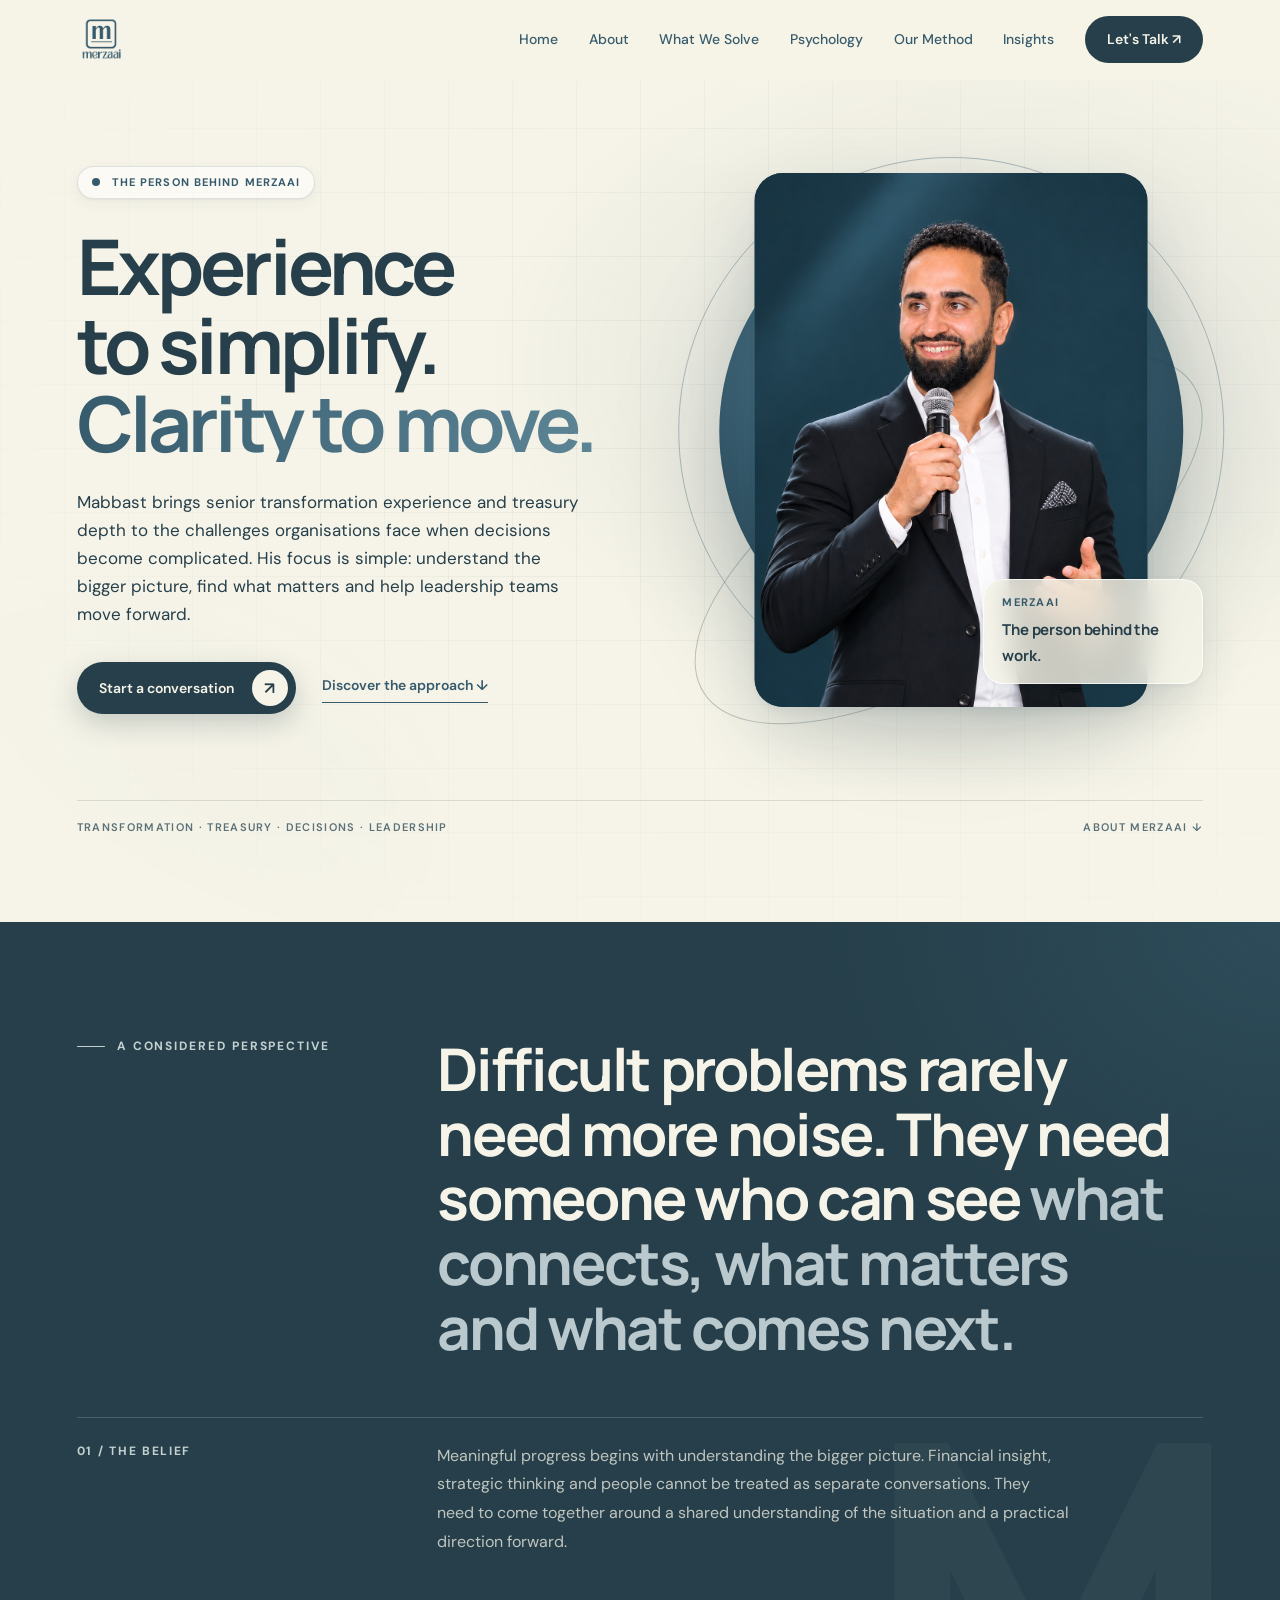
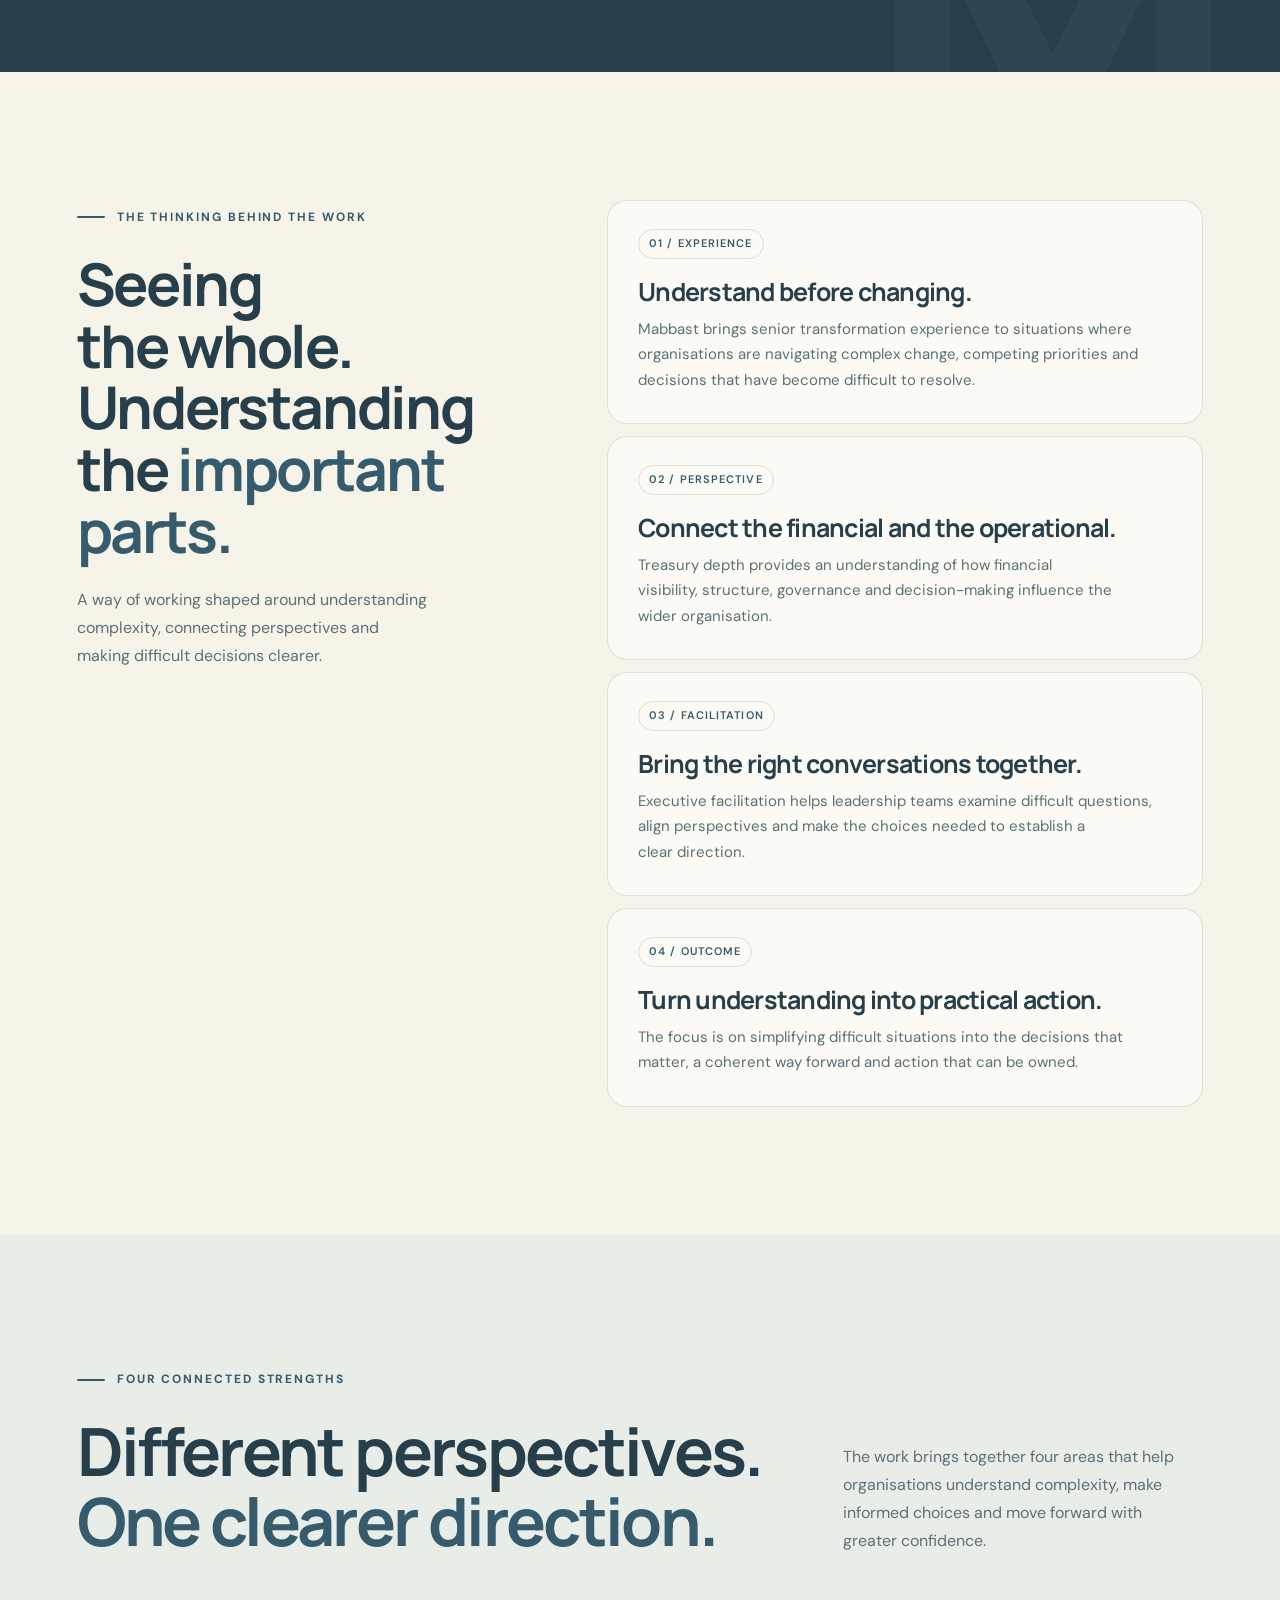
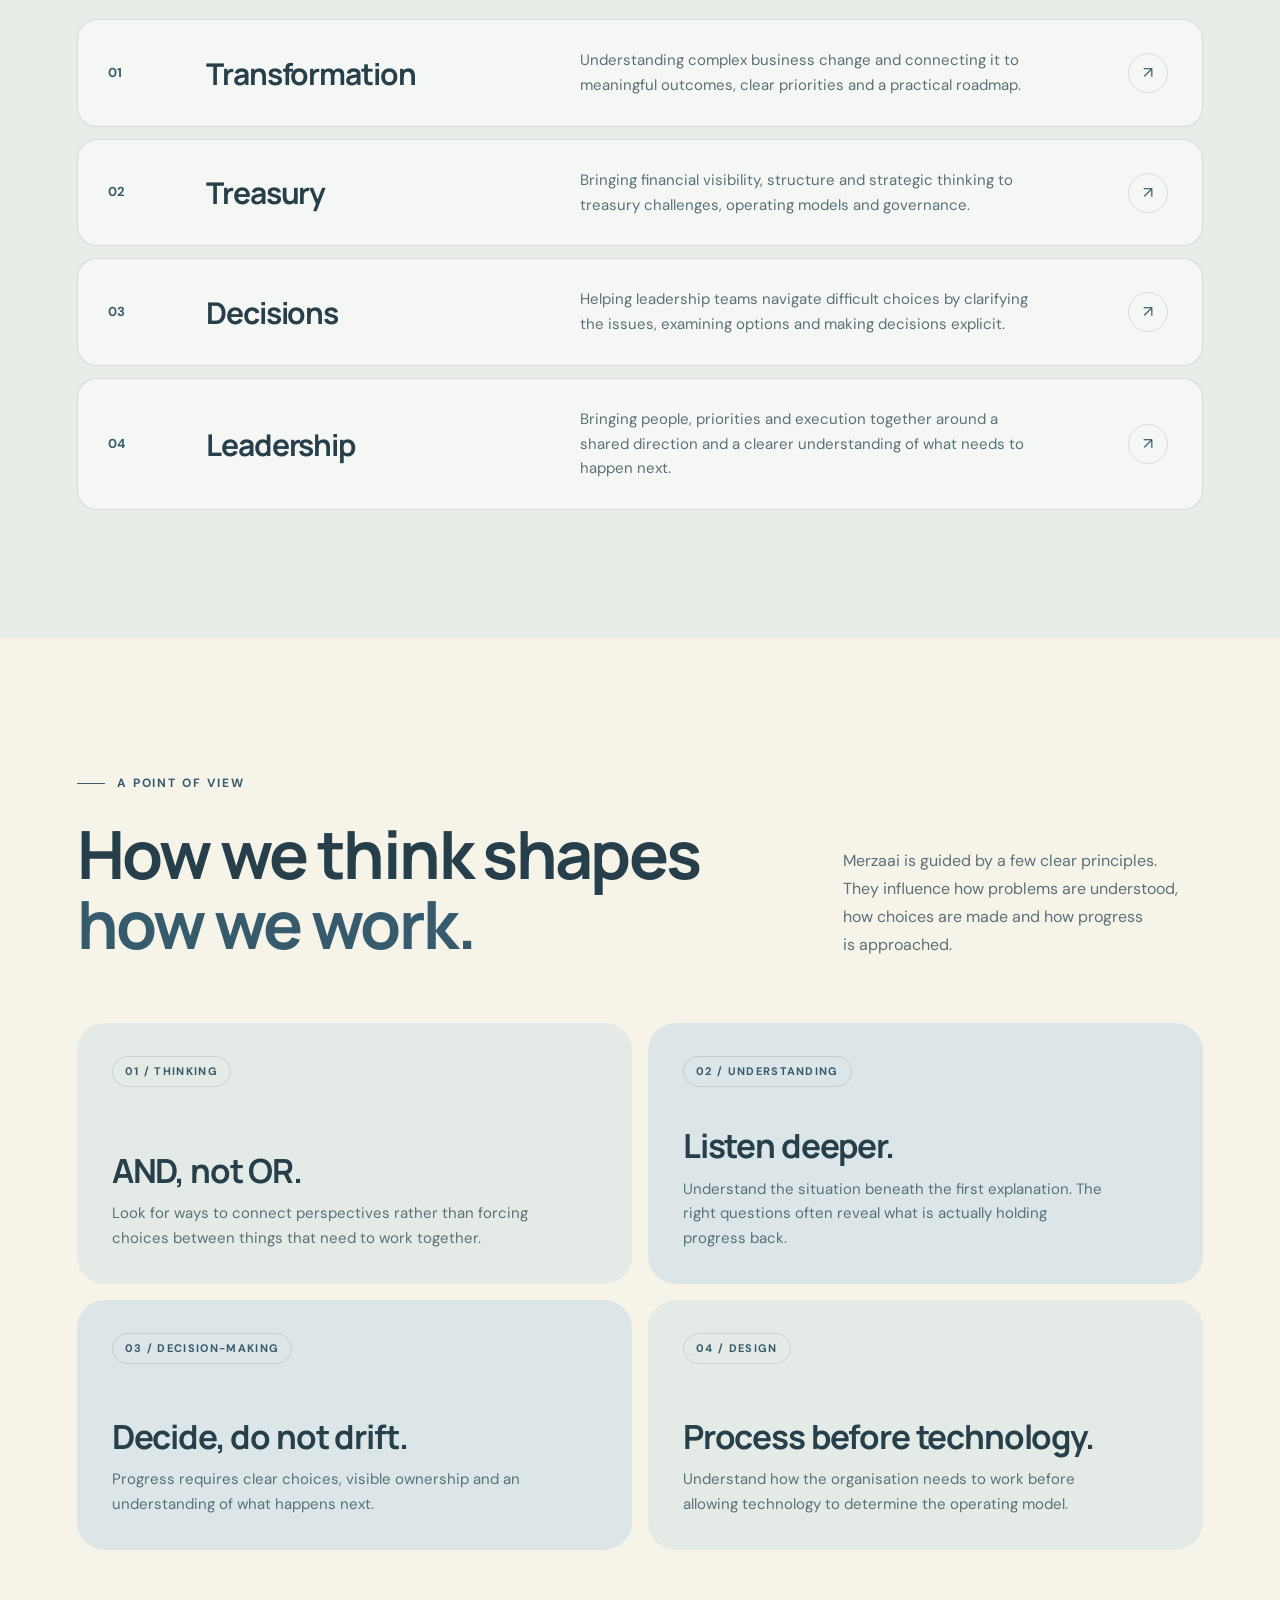
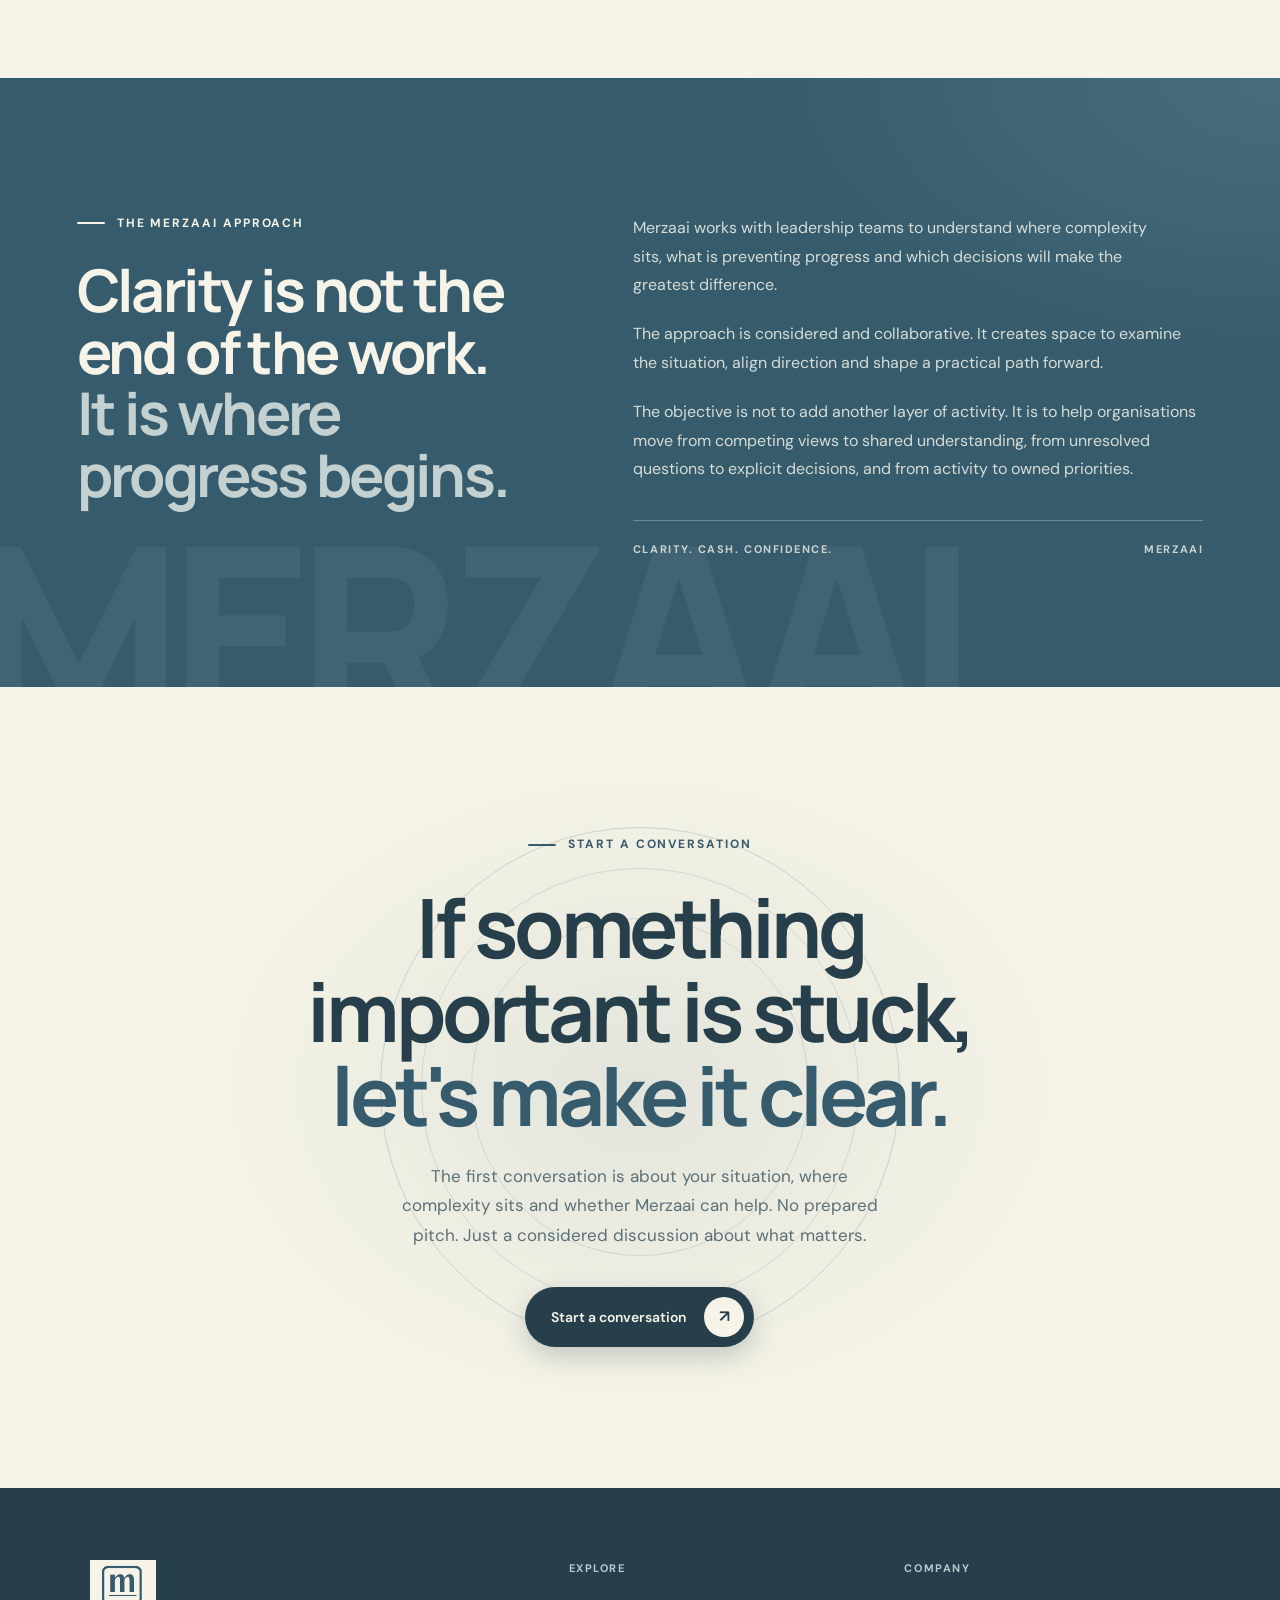
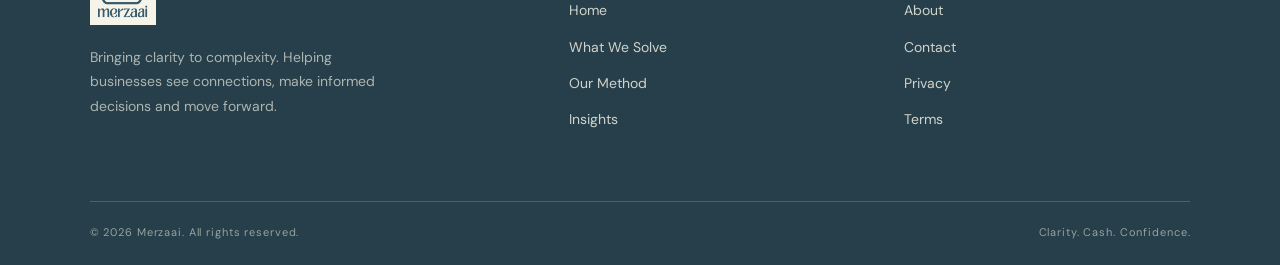
==== about.html @ 0c4315cc "Add files via upload" ====
<!DOCTYPE html>
<html lang="en">
<head>
<meta charset="UTF-8">
<meta name="viewport" content="width=device-width, initial-scale=1.0">
<meta name="description" content="Meet Mabbast, the person behind Merzaai. Senior transformation experience, treasury depth and a considered approach to simplifying complexity.">
<meta name="theme-color" content="#F6F4E8">
<title>About | Merzaai</title>

<link rel="preconnect" href="https://fonts.googleapis.com">
<link rel="preconnect" href="https://fonts.gstatic.com" crossorigin>
<link href="https://fonts.googleapis.com/css2?family=DM+Sans:wght@400;500;600;700&family=Manrope:wght@400;500;600;700;800&display=swap" rel="stylesheet">
<link rel="stylesheet" href="styles/about.css">

</head>

<body>

<div class="progress" id="progress"></div>

<header class="header" id="header">
  <a href="index.html" class="logo" aria-label="Merzaai home">
    <img src="logo2.png" alt="Merzaai">
  </a>

  <button class="menu-toggle" id="menuToggle" aria-label="Toggle navigation" aria-expanded="false">☰</button>

        <nav class="nav" id="mainNav">
    <a href="index.html">Home</a>
    <a href="about.html">About</a>
    <a href="what-we-solve.html">What We Solve</a>
    <a href="the-psychology-of-transformation.html">Psychology</a>
    <a href="the-merzaai-method.html">Our Method</a>
    <a href="insights.html">Insights</a>
    <a href="contact.html" class="nav-cta">Let's Talk ↗</a>
</nav>
</header>

<main>

  <!-- HERO -->

  <section class="hero">
    <div class="container">

      <div class="hero-grid">

        <div class="hero-copy reveal">
          <div class="eyebrow">The person behind Merzaai</div>

          <h1>
            Experience to simplify.
            <em>Clarity to move.</em>
          </h1>

          <p class="hero-description">
            Mabbast brings senior transformation experience and treasury
            depth to the challenges organisations face when decisions
            become complicated. His focus is simple: understand the bigger
            picture, find what matters and help leadership teams move forward.
          </p>

          <div class="hero-actions">
            <a href="contact.html" class="primary-button">
              Start a conversation <span>↗</span>
            </a>
            <a href="#approach" class="secondary-link">Discover the approach ↓</a>
          </div>
        </div>

        <div class="hero-visual reveal">
          <div class="portrait-disc" aria-hidden="true"></div>
          <div class="portrait-outline"></div>

          <div class="portrait-frame" id="portraitFrame">
            <div class="portrait-placeholder">
              <strong>M.</strong>
              <span>Portrait to be added</span>
            </div>

            <img
              src="mab3.png"
              alt="Portrait of Mabbast"
              onerror="this.remove();document.getElementById('portraitFrame').classList.add('no-photo');"
            >
          </div>

          <div class="portrait-caption">
            <small>Merzaai</small>
            <strong>The person behind the work.</strong>
          </div>
        </div>

      </div>

      <div class="hero-bottom">
        <span>Transformation · Treasury · Decisions · Leadership</span>
        <span>About Merzaai ↓</span>
      </div>

    </div>
  </section>

  <!-- INTRODUCTION -->

  <section class="introduction">
    <div class="container">

      <div class="intro-grid reveal">
        <div class="eyebrow">A considered perspective</div>

        <h2>
          Difficult problems rarely need more noise.
          They need someone who can see
          <em>what connects, what matters and what comes next.</em>
        </h2>
      </div>

      <div class="intro-bottom reveal">
        <div class="intro-number">01 / THE BELIEF</div>

        <p>
          Meaningful progress begins with understanding the bigger picture.
          Financial insight, strategic thinking and people cannot be treated
          as separate conversations. They need to come together around a
          shared understanding of the situation and a practical direction
          forward.
        </p>
      </div>

    </div>
  </section>

  <!-- FOUNDER STORY -->

  <section class="story section-padding">
    <div class="container">

      <div class="story-grid">

        <div class="story-heading reveal">
          <div class="eyebrow">The thinking behind the work</div>

          <h2>
            Seeing the whole.
            Understanding the
            <em>important parts.</em>
          </h2>

          <p>
            A way of working shaped around understanding complexity,
            connecting perspectives and making difficult decisions clearer.
          </p>
        </div>

        <div class="story-content">

          <article class="story-block reveal">
            <span>01 / EXPERIENCE</span>
            <h3>Understand before changing.</h3>
            <p>
              Mabbast brings senior transformation experience to situations
              where organisations are navigating complex change, competing
              priorities and decisions that have become difficult to resolve.
            </p>
          </article>

          <article class="story-block reveal">
            <span>02 / PERSPECTIVE</span>
            <h3>Connect the financial and the operational.</h3>
            <p>
              Treasury depth provides an understanding of how financial
              visibility, structure, governance and decision-making influence
              the wider organisation.
            </p>
          </article>

          <article class="story-block reveal">
            <span>03 / FACILITATION</span>
            <h3>Bring the right conversations together.</h3>
            <p>
              Executive facilitation helps leadership teams examine difficult
              questions, align perspectives and make the choices needed to
              establish a clear direction.
            </p>
          </article>

          <article class="story-block reveal">
            <span>04 / OUTCOME</span>
            <h3>Turn understanding into practical action.</h3>
            <p>
              The focus is on simplifying difficult situations into the
              decisions that matter, a coherent way forward and action
              that can be owned.
            </p>
          </article>

        </div>

      </div>

    </div>
  </section>

  <!-- FOUR CREDIBILITY THEMES -->

  <section class="expertise section-padding">
    <div class="container">

      <div class="expertise-header reveal">
        <div>
          <div class="eyebrow">Four connected strengths</div>
          <h2 class="section-heading">
            Different perspectives.
            <em>One clearer direction.</em>
          </h2>
        </div>

        <p class="section-intro">
          The work brings together four areas that help organisations
          understand complexity, make informed choices and move forward
          with greater confidence.
        </p>
      </div>

      <div class="expertise-list">

        <article class="expertise-item reveal">
          <span class="expertise-number">01</span>
          <h3>Transformation</h3>
          <p>
            Understanding complex business change and connecting it
            to meaningful outcomes, clear priorities and a practical roadmap.
          </p>
          <span class="expertise-arrow">↗</span>
        </article>

        <article class="expertise-item reveal">
          <span class="expertise-number">02</span>
          <h3>Treasury</h3>
          <p>
            Bringing financial visibility, structure and strategic thinking
            to treasury challenges, operating models and governance.
          </p>
          <span class="expertise-arrow">↗</span>
        </article>

        <article class="expertise-item reveal">
          <span class="expertise-number">03</span>
          <h3>Decisions</h3>
          <p>
            Helping leadership teams navigate difficult choices by
            clarifying the issues, examining options and making
            decisions explicit.
          </p>
          <span class="expertise-arrow">↗</span>
        </article>

        <article class="expertise-item reveal">
          <span class="expertise-number">04</span>
          <h3>Leadership</h3>
          <p>
            Bringing people, priorities and execution together
            around a shared direction and a clearer understanding
            of what needs to happen next.
          </p>
          <span class="expertise-arrow">↗</span>
        </article>

      </div>

    </div>
  </section>

  <!-- POINT OF VIEW -->

  <section class="point-of-view section-padding" id="approach">
    <div class="container">

      <div class="point-heading reveal">
        <div>
          <div class="eyebrow">A point of view</div>
          <h2 class="section-heading">
            How we think shapes
            <em>how we work.</em>
          </h2>
        </div>

        <p class="section-intro">
          Merzaai is guided by a few clear principles. They influence
          how problems are understood, how choices are made and how
          progress is approached.
        </p>
      </div>

      <div class="principles">

        <article class="principle reveal">
          <span class="principle-number">01 / THINKING</span>
          <div>
            <h3>AND, not OR.</h3>
            <p>
              Look for ways to connect perspectives rather than forcing
              choices between things that need to work together.
            </p>
          </div>
        </article>

        <article class="principle reveal">
          <span class="principle-number">02 / UNDERSTANDING</span>
          <div>
            <h3>Listen deeper.</h3>
            <p>
              Understand the situation beneath the first explanation.
              The right questions often reveal what is actually holding
              progress back.
            </p>
          </div>
        </article>

        <article class="principle reveal">
          <span class="principle-number">03 / DECISION-MAKING</span>
          <div>
            <h3>Decide, do not drift.</h3>
            <p>
              Progress requires clear choices, visible ownership and
              an understanding of what happens next.
            </p>
          </div>
        </article>

        <article class="principle reveal">
          <span class="principle-number">04 / DESIGN</span>
          <div>
            <h3>Process before technology.</h3>
            <p>
              Understand how the organisation needs to work before
              allowing technology to determine the operating model.
            </p>
          </div>
        </article>

      </div>

    </div>
  </section>

  <!-- WAY OF WORKING -->

  <section class="working section-padding">
    <div class="container">

      <div class="working-grid">

        <div class="reveal">
          <div class="eyebrow">The Merzaai approach</div>

          <h2>
            Clarity is not the end of the work.
            <em>It is where progress begins.</em>
          </h2>
        </div>

        <div class="working-copy reveal">
          <p>
            Merzaai works with leadership teams to understand where
            complexity sits, what is preventing progress and which
            decisions will make the greatest difference.
          </p>

          <p>
            The approach is considered and collaborative. It creates
            space to examine the situation, align direction and shape
            a practical path forward.
          </p>

          <p>
            The objective is not to add another layer of activity.
            It is to help organisations move from competing views
            to shared understanding, from unresolved questions to
            explicit decisions, and from activity to owned priorities.
          </p>

          <div class="working-note">
            <span>Clarity. Cash. Confidence.</span>
            <span>Merzaai</span>
          </div>
        </div>

      </div>

    </div>
  </section>

  <!-- FINAL CTA -->

  <section class="final-cta">
    <div class="cta-orbit"></div>
    <div class="container">

      <div class="cta-content reveal">
        <div class="eyebrow">Start a conversation</div>

        <h2>
          If something important is stuck,
          <em>let's make it clear.</em>
        </h2>

        <p>
          The first conversation is about your situation, where
          complexity sits and whether Merzaai can help. No prepared
          pitch. Just a considered discussion about what matters.
        </p>

        <a href="contact.html" class="cta-button">
          Start a conversation <span>↗</span>
        </a>
      </div>

    </div>
  </section>

</main>

<!-- FOOTER -->

<footer class="footer">
  <div class="footer-main">

    <div class="footer-brand">
      <a href="index.html" aria-label="Merzaai home">
        <img src="logo2.png" alt="Merzaai">
      </a>

      <p>
        Bringing clarity to complexity. Helping businesses see
        connections, make informed decisions and move forward.
      </p>
    </div>

    <div class="footer-column">
      <h4>Explore</h4>
      <a href="index.html">Home</a>
      <a href="what-we-solve.html">What We Solve</a>
      <a href="the-merzaai-method.html">Our Method</a>
      <a href="insights.html">Insights</a>
    </div>

    <div class="footer-column">
      <h4>Company</h4>
      <a href="about.html">About</a>
      <a href="contact.html">Contact</a>
      <a href="privacy-policy.html">Privacy</a>
      <a href="terms.html">Terms</a>
    </div>

  </div>

  <div class="footer-bottom">
    <span>© 2026 Merzaai. All rights reserved.</span>
    <span>Clarity. Cash. Confidence.</span>
  </div>
</footer>

<script>
/* HEADER STATE + SCROLL PROGRESS */

(() => {
  const header = document.getElementById("header");
  const bar = document.getElementById("progress");
  let ticking = false;

  const update = () => {
    const y = window.scrollY;
    header.classList.toggle("scrolled", y > 20);
    const max = document.documentElement.scrollHeight - window.innerHeight;
    bar.style.transform = `scaleX(${max > 0 ? Math.min(1, y / max) : 0})`;
    ticking = false;
  };

  window.addEventListener("scroll", () => {
    if (!ticking) { requestAnimationFrame(update); ticking = true; }
  }, { passive: true });
  update();
})();

/* MOBILE NAV */

const menuToggle = document.getElementById("menuToggle");
const mainNav = document.getElementById("mainNav");

menuToggle.addEventListener("click", () => {
  const isOpen = mainNav.classList.toggle("open");
  menuToggle.setAttribute("aria-expanded", String(isOpen));
  menuToggle.textContent = isOpen ? "×" : "☰";
});

mainNav.querySelectorAll("a").forEach(link => {
  link.addEventListener("click", () => {
    mainNav.classList.remove("open");
    menuToggle.setAttribute("aria-expanded", "false");
    menuToggle.textContent = "☰";
  });
});

/* SCROLL REVEAL */

const revealItems = document.querySelectorAll(".reveal");

revealItems.forEach(item => {
  const siblings = [...item.parentElement.children].filter(c => c.classList.contains("reveal"));
  item.style.setProperty("--d", `${Math.min(siblings.indexOf(item), 5) * 0.08}s`);
});

if (
  "IntersectionObserver" in window &&
  !window.matchMedia("(prefers-reduced-motion: reduce)").matches
) {
  const observer = new IntersectionObserver(entries => {
    entries.forEach(entry => {
      if (entry.isIntersecting) {
        entry.target.classList.add("in-view");
        observer.unobserve(entry.target);
      }
    });
  }, {
    threshold: 0.12,
    rootMargin: "0px 0px -35px 0px"
  });

  revealItems.forEach(item => observer.observe(item));
} else {
  revealItems.forEach(item => item.classList.add("in-view"));
}
</script>

</body>
</html>
---- styles/about.css ----
:root {
  --primary: #365B6D;
  --secondary: #F6F4E8;
  --third: #263F4A;
  --paper: #F6F4E8;
  --ink: #263F4A;
  --line: rgba(38,63,74,.14);
  --muted: #5B7077;
  --mist: #E9EDE8;
  --serif: "Manrope", sans-serif;
  --sans: "DM Sans", sans-serif;

  --radius-sm: 12px;
  --radius: 20px;
  --radius-lg: 28px;
  --ease: cubic-bezier(.22,.8,.24,1);
  --shadow-sm: 0 1px 2px rgba(38,63,74,.06), 0 4px 14px rgba(38,63,74,.05);
  --shadow-md: 0 2px 4px rgba(38,63,74,.05), 0 18px 44px rgba(38,63,74,.11);
  --shadow-lg: 0 4px 8px rgba(38,63,74,.06), 0 30px 70px rgba(38,63,74,.16);
}

* { box-sizing: border-box; margin: 0; padding: 0; }
html { scroll-behavior: smooth; scroll-padding-top: 90px; }

body {
  background: var(--paper);
  color: var(--ink);
  font-family: var(--sans);
  font-size: 16px;
  line-height: 1.6;
  overflow-x: hidden;
  -webkit-font-smoothing: antialiased;
  text-rendering: optimizeLegibility;
}

a { color: inherit; text-decoration: none; }
img { display: block; max-width: 100%; }
button { font: inherit; }
h1, h2, h3 { text-wrap: balance; }
p { text-wrap: pretty; }

::selection { background: var(--primary); color: var(--secondary); }
:focus-visible { outline: 2px solid var(--primary); outline-offset: 4px; border-radius: 6px; }

.container { width: min(1280px, 88%); margin-inline: auto; }

.progress {
  position: fixed; top: 0; left: 0;
  height: 3px; width: 100%;
  background: var(--primary);
  transform-origin: left; transform: scaleX(0);
  z-index: 200;
}

/* ---------- shared ---------- */

.eyebrow {
  display: inline-flex; align-items: center; gap: 12px;
  color: var(--primary);
  font-size: 12px; font-weight: 700;
  letter-spacing: .16em; text-transform: uppercase;
}
.eyebrow::before {
  content: ""; width: 28px; height: 1.5px;
  background: currentColor; border-radius: 2px;
}

.section-padding { padding-block: clamp(88px, 10vw, 150px); }

.section-heading {
  margin-top: 26px;
  font: 700 clamp(40px, 5.2vw, 70px)/1.05 var(--serif);
  letter-spacing: -.04em;
}
.section-heading em { color: var(--primary); font-style: normal; }

.section-intro { max-width: 360px; color: var(--muted); font-size: 16px; line-height: 1.75; }

.primary-button {
  display: inline-flex; align-items: center; gap: 18px;
  padding: 8px 8px 8px 22px;
  background: var(--third); color: var(--secondary);
  font-size: 14px; font-weight: 600;
  border-radius: 100px;
  box-shadow: 0 10px 26px rgba(38,63,74,.22);
  transition: transform .35s var(--ease), background .3s, box-shadow .35s var(--ease);
}
.primary-button span {
  width: 36px; height: 36px;
  display: grid; place-items: center;
  border-radius: 50%;
  background: var(--secondary); color: var(--third);
  font-size: 17px;
  transition: transform .35s var(--ease);
}
.primary-button:hover { transform: translateY(-3px); background: var(--primary); box-shadow: 0 16px 34px rgba(38,63,74,.28); }
.primary-button:hover span { transform: rotate(45deg); }

.light-button {
  display: inline-flex; align-items: center; gap: 16px;
  padding: 8px 8px 8px 24px;
  background: var(--secondary); color: var(--third);
  font-size: 14px; font-weight: 600;
  border-radius: 100px;
  box-shadow: 0 10px 26px rgba(0,0,0,.2);
  transition: transform .35s var(--ease), box-shadow .35s var(--ease), background .3s;
}
.light-button span {
  width: 38px; height: 38px;
  display: grid; place-items: center;
  border-radius: 50%;
  background: var(--third); color: var(--secondary);
  font-size: 16px;
  transition: transform .35s var(--ease);
}
.light-button:hover { transform: translateY(-3px); background: #fff; box-shadow: 0 16px 34px rgba(0,0,0,.26); }
.light-button:hover span { transform: rotate(45deg); }

/* ---------- header ---------- */

.header {
  position: fixed; top: 0; left: 0; right: 0;
  height: 80px;
  padding-inline: max(6%, calc((100vw - 1280px) / 2));
  display: flex; align-items: center; justify-content: space-between;
  background: rgba(246,244,232,.78);
  -webkit-backdrop-filter: saturate(160%) blur(16px);
  backdrop-filter: saturate(160%) blur(16px);
  border-bottom: 1px solid transparent;
  z-index: 100;
  transition: height .35s var(--ease), border-color .3s, box-shadow .3s, background .3s;
}
.header.scrolled {
  height: 68px;
  border-color: var(--line);
  background: rgba(246,244,232,.9);
  box-shadow: 0 8px 30px rgba(38,63,74,.06);
}

.logo img { width: 50px; max-height: 100px; object-fit: contain; object-position: left center; }

.nav { display: flex; align-items: center; gap: clamp(18px, 2.4vw, 34px); }

.nav a:not(.nav-cta) {
  position: relative;
  font-size: 14px; font-weight: 500;
  color: var(--primary);
  padding: 6px 0;
  transition: color .25s;
}
.nav a:not(.nav-cta)::after {
  content: ""; position: absolute; left: 0; bottom: 0;
  width: 100%; height: 1.5px;
  background: var(--third);
  transform: scaleX(0); transform-origin: right;
  transition: transform .35s var(--ease);
}
.nav a:not(.nav-cta):hover,
.nav a.active { color: var(--third); }
.nav a:not(.nav-cta):hover::after,
.nav a.active::after { transform: scaleX(1); transform-origin: left; }

.nav-cta {
  border-radius: 100px;
  padding: 12px 22px;
  background: var(--third);
  color: var(--secondary) !important;
  font-size: 14px; font-weight: 600;
  transition: background .3s, transform .3s var(--ease);
}
.nav-cta:hover { background: var(--primary); transform: translateY(-2px); }

.menu-toggle {
  display: none;
  width: 44px; height: 44px;
  background: none; border: 1px solid var(--line); border-radius: 50%;
  color: var(--third); font-size: 20px; cursor: pointer;
}

/* ---------- hero ---------- */

.hero {
  position: relative;
  padding: 150px 0 85px;
  overflow: hidden;
}
.hero::before {
  content: ""; position: absolute; inset: 0;
  background:
    radial-gradient(60% 55% at 80% 40%, rgba(54,91,109,.14), transparent 70%),
    radial-gradient(40% 40% at 8% 90%, rgba(54,91,109,.08), transparent 70%),
    linear-gradient(rgba(38,63,74,.045) 1px, transparent 1px) 0 0 / 64px 64px,
    linear-gradient(90deg, rgba(38,63,74,.045) 1px, transparent 1px) 0 0 / 64px 64px;
  -webkit-mask-image: radial-gradient(ellipse 85% 80% at 60% 45%, #000 30%, transparent 85%);
  mask-image: radial-gradient(ellipse 85% 80% at 60% 45%, #000 30%, transparent 85%);
  pointer-events: none;
}
.hero .container { position: relative; z-index: 2; }

.hero-grid { display: grid; grid-template-columns: 1.04fr .96fr; align-items: center; gap: clamp(40px, 6vw, 90px); }

.hero-copy .eyebrow {
  padding: 7px 14px;
  background: rgba(255,255,255,.55);
  border: 1px solid var(--line);
  border-radius: 100px;
  font-size: 11px; letter-spacing: .1em;
  box-shadow: var(--shadow-sm);
}
.hero-copy .eyebrow::before { width: 8px; height: 8px; border-radius: 50%; animation: pulse 2.4s infinite; box-shadow: 0 0 0 0 rgba(54,91,109,.5); }
@keyframes pulse {
  70% { box-shadow: 0 0 0 9px rgba(54,91,109,0); }
  100% { box-shadow: 0 0 0 0 rgba(54,91,109,0); }
}

.hero h1 {
  max-width: 700px;
  margin-top: 28px;
  font: 700 clamp(44px, 6vw, 84px)/1.02 var(--serif);
  letter-spacing: -.05em;
}
.hero h1 em {
  display: block;
  background: linear-gradient(100deg, var(--primary), #5E8798);
  -webkit-background-clip: text; background-clip: text;
  -webkit-text-fill-color: transparent;
  color: var(--primary);
  font-style: normal;
}

.hero-description { max-width: 520px; margin-top: 26px; font-size: 17px; line-height: 1.65; }

.hero-actions { display: flex; align-items: center; gap: 26px; flex-wrap: wrap; margin-top: 34px; }
.secondary-link {
  padding-bottom: 5px;
  border-bottom: 1.5px solid var(--primary);
  color: var(--primary);
  font-size: 14px; font-weight: 600;
  transition: color .25s, border-color .25s;
}
.secondary-link:hover { color: var(--third); border-color: var(--third); }

/* portrait */

.hero-visual { position: relative; height: 580px; }

.portrait-disc {
  position: absolute; z-index: 0;
  width: 92%; aspect-ratio: 1;
  left: 50%; top: 50%;
  transform: translate(-50%, -52%);
  border-radius: 50%;
  background: radial-gradient(circle at 30% 25%, #4A7487 0%, var(--primary) 45%, #2C4B5A 100%);
  box-shadow: 0 50px 110px rgba(38,63,74,.25), inset 0 -30px 60px rgba(0,0,0,.12);
}
.portrait-disc::before, .portrait-disc::after {
  content: ""; position: absolute; border-radius: 50%;
}
.portrait-disc::before { inset: 8%; border: 1px solid rgba(246,244,232,.3); }
.portrait-disc::after { inset: -9%; border: 1px solid rgba(54,91,109,.35); }

.portrait-frame {
  position: absolute; z-index: 2;
  left: 50%; top: 4%; bottom: 4%;
  width: min(78%, 400px);
  transform: translateX(-50%);
  overflow: hidden;
  border-radius: var(--radius-lg);
  background: var(--primary);
  box-shadow: var(--shadow-lg);
}
.portrait-frame img { width: 100%; height: 100%; object-fit: cover; object-position: center top; }

.portrait-frame.no-photo { display: grid; place-items: center; background: var(--third); }
.portrait-placeholder { text-align: center; color: var(--secondary); }
.portrait-placeholder strong { display: block; font: 800 100px/1 var(--serif); letter-spacing: -.07em; }
.portrait-placeholder span {
  display: block; margin-top: 15px;
  color: #C3D1D0;
  font-size: 11px; font-weight: 700; letter-spacing: .16em; text-transform: uppercase;
}
.portrait-frame:not(.no-photo) .portrait-placeholder { display: none; }

.portrait-outline {
  position: absolute; z-index: 1;
  width: 115%; height: 42%;
  top: 46%; left: -8%;
  border: 1px solid rgba(38,63,74,.28);
  border-radius: 50%;
  transform: rotate(-32deg);
  pointer-events: none;
}

.portrait-caption {
  position: absolute; z-index: 5;
  right: 0; bottom: 8%;
  max-width: 220px;
  padding: 14px 18px;
  background: rgba(246,244,232,.82);
  -webkit-backdrop-filter: blur(14px); backdrop-filter: blur(14px);
  border: 1px solid rgba(255,255,255,.7);
  border-radius: var(--radius);
  box-shadow: var(--shadow-md);
  animation: float 6s ease-in-out infinite;
}
@keyframes float { 50% { transform: translateY(-9px); } }
.portrait-caption small {
  display: block; margin-bottom: 6px;
  color: var(--primary);
  font-size: 11px; font-weight: 700; letter-spacing: .12em; text-transform: uppercase;
}
.portrait-caption strong { font: 700 15px var(--serif); letter-spacing: -.01em; }

.hero-bottom {
  display: flex; justify-content: space-between; align-items: center; gap: 20px;
  margin-top: 70px; padding-top: 18px;
  border-top: 1px solid var(--line);
  color: var(--muted);
  font-size: 11px; font-weight: 600; letter-spacing: .12em; text-transform: uppercase;
}

/* ---------- introduction (dark) ---------- */

.introduction {
  position: relative; overflow: hidden;
  background: radial-gradient(60% 80% at 100% 0%, rgba(54,91,109,.45), transparent 60%), var(--third);
  color: var(--secondary);
  padding-block: clamp(88px, 9vw, 130px);
}
.introduction::after {
  content: "M";
  position: absolute; right: 3%; bottom: -140px;
  font: 800 440px/1 var(--serif);
  color: rgba(246,244,232,.035);
  pointer-events: none;
}
.introduction .eyebrow { color: #C3D1D0; }

.intro-grid, .intro-bottom {
  display: grid; grid-template-columns: .55fr 1.45fr; gap: 70px;
  position: relative; z-index: 2;
}
.intro-grid { align-items: start; }

.introduction h2 { max-width: 980px; font: 700 clamp(34px, 4.6vw, 62px)/1.1 var(--serif); letter-spacing: -.04em; }
.introduction h2 em { color: #B9C9CD; font-style: normal; }

.intro-bottom { margin-top: 56px; padding-top: 24px; border-top: 1px solid rgba(246,244,232,.18); }
.intro-number { color: #C3D1D0; font-size: 12px; font-weight: 700; letter-spacing: .14em; }
.intro-bottom p { max-width: 660px; color: rgba(246,244,232,.74); font-size: 16px; line-height: 1.8; }

/* ---------- story ---------- */

.story { background: var(--paper); }
.story-grid { display: grid; grid-template-columns: .85fr 1.15fr; gap: clamp(50px, 7vw, 100px); align-items: start; }

.story-heading { position: sticky; top: 120px; }
.story-heading h2 { margin-top: 26px; font: 700 clamp(38px, 4.6vw, 62px)/1.05 var(--serif); letter-spacing: -.04em; }
.story-heading h2 em { color: var(--primary); font-style: normal; }
.story-heading p { max-width: 350px; margin-top: 24px; color: var(--muted); font-size: 16px; line-height: 1.75; }

.story-content { display: grid; gap: 12px; }

.story-block {
  padding: 28px 30px 30px;
  background: rgba(255,255,255,.5);
  border: 1px solid var(--line);
  border-radius: var(--radius);
  transition: background .35s, transform .4s var(--ease), box-shadow .4s var(--ease), border-color .3s;
}
.story-block:hover { background: #fff; transform: translateX(8px); box-shadow: var(--shadow-md); border-color: transparent; }
.story-block > span {
  display: inline-block;
  padding: 5px 10px;
  border: 1px solid var(--line); border-radius: 100px;
  color: var(--primary);
  font-size: 11px; font-weight: 600; letter-spacing: .1em;
}
.story-block h3 { margin-top: 18px; font: 700 clamp(21px, 2vw, 25px)/1.2 var(--serif); letter-spacing: -.03em; }
.story-block p { max-width: 580px; margin-top: 10px; color: var(--muted); font-size: 15px; line-height: 1.7; }

/* ---------- expertise ---------- */

.expertise { background: var(--mist); }

.expertise-header { display: flex; justify-content: space-between; align-items: flex-end; gap: 50px; margin-bottom: 64px; }
.expertise-header .section-heading { max-width: 700px; }

.expertise-list { display: grid; gap: 12px; }

.expertise-item {
  display: grid; grid-template-columns: 70px .8fr 1.2fr 44px;
  align-items: center; gap: 28px;
  padding: 28px 30px;
  background: rgba(255,255,255,.55);
  border: 1px solid var(--line);
  border-radius: var(--radius);
  transition: background .35s, transform .4s var(--ease), box-shadow .4s var(--ease), border-color .3s;
}
.expertise-item:hover { background: #fff; transform: translateX(8px); box-shadow: var(--shadow-md); border-color: transparent; }

.expertise-number { color: var(--primary); font-size: 13px; font-weight: 700; }
.expertise-item h3 { font: 700 clamp(22px, 2.4vw, 30px) var(--serif); letter-spacing: -.035em; }
.expertise-item p { max-width: 460px; color: var(--muted); font-size: 15px; line-height: 1.65; }
.expertise-arrow {
  width: 40px; height: 40px;
  display: grid; place-items: center;
  border: 1px solid var(--line); border-radius: 50%;
  color: var(--primary); font-size: 16px;
  transition: transform .35s var(--ease), background .3s, color .3s, border-color .3s;
}
.expertise-item:hover .expertise-arrow { transform: rotate(45deg); background: var(--third); color: var(--secondary); border-color: var(--third); }

/* ---------- point of view ---------- */

.point-of-view { background: var(--paper); }

.point-heading { display: flex; justify-content: space-between; align-items: flex-end; gap: 40px; margin-bottom: 64px; }
.point-heading .section-heading { max-width: 720px; }

.principles { display: grid; grid-template-columns: 1fr 1fr; gap: 16px; }

.principle {
  min-height: 250px;
  padding: 32px 34px;
  display: flex; flex-direction: column; justify-content: space-between;
  background: #E4EAE5;
  border: 1px solid transparent;
  border-radius: var(--radius-lg);
  position: relative; overflow: hidden;
  transition: transform .45s var(--ease), box-shadow .45s var(--ease), background .3s;
}
.principle:nth-child(2) { background: #DCE5E7; }
.principle:nth-child(3) { background: #DCE5E7; }
.principle:hover { transform: translateY(-6px); box-shadow: var(--shadow-md); background: #fff; }

.principle-number {
  align-self: flex-start;
  padding: 6px 12px;
  border: 1px solid var(--line); border-radius: 100px;
  color: var(--primary);
  font-size: 11px; font-weight: 700; letter-spacing: .12em;
}
.principle h3 { margin-top: 40px; font: 700 clamp(24px, 2.6vw, 34px)/1.12 var(--serif); letter-spacing: -.035em; }
.principle p { max-width: 430px; margin-top: 12px; color: var(--muted); font-size: 15px; line-height: 1.65; }

/* ---------- working ---------- */

.working {
  position: relative; overflow: hidden;
  background: radial-gradient(70% 80% at 100% 0%, rgba(94,135,152,.4), transparent 60%), var(--primary);
  color: var(--secondary);
}
.working::before {
  content: "MERZAAI";
  position: absolute; left: -2%; bottom: -40px;
  font: 800 clamp(100px, 19vw, 270px)/.8 var(--serif);
  letter-spacing: -.06em;
  color: rgba(246,244,232,.055);
  pointer-events: none;
}
.working-grid { position: relative; z-index: 2; display: grid; grid-template-columns: .9fr 1.1fr; gap: clamp(50px, 7vw, 90px); align-items: start; }
.working .eyebrow { color: var(--secondary); }
.working h2 { margin-top: 26px; font: 700 clamp(38px, 4.6vw, 64px)/1.05 var(--serif); letter-spacing: -.045em; }
.working h2 em { display: block; color: #C3D1D0; font-style: normal; }

.working-copy { padding-top: 8px; }
.working-copy p { margin-bottom: 20px; color: rgba(246,244,232,.84); font-size: 16px; line-height: 1.8; }

.working-note {
  display: flex; justify-content: space-between; gap: 25px;
  margin-top: 36px; padding-top: 20px;
  border-top: 1px solid rgba(246,244,232,.3);
  color: rgba(246,244,232,.78);
  font-size: 11px; font-weight: 700; letter-spacing: .14em; text-transform: uppercase;
}

/* ---------- CTA ---------- */

.final-cta {
  position: relative; overflow: hidden;
  padding: clamp(100px, 11vw, 150px) 0;
  text-align: center;
  background: radial-gradient(50% 60% at 50% 50%, rgba(54,91,109,.1), transparent 70%), var(--paper);
}
.cta-orbit {
  position: absolute; width: 520px; height: 520px;
  border: 1px solid rgba(54,91,109,.2); border-radius: 50%;
  top: 50%; left: 50%; transform: translate(-50%,-50%);
  animation: spin 60s linear infinite;
  pointer-events: none;
}
.cta-orbit::before, .cta-orbit::after {
  content: ""; position: absolute; inset: 40px;
  border: 1px solid rgba(54,91,109,.15); border-radius: 50%;
}
.cta-orbit::after { inset: 90px; }
@keyframes spin { to { transform: translate(-50%,-50%) rotate(360deg); } }

.cta-content { position: relative; z-index: 2; }
.final-cta .eyebrow { justify-content: center; }
.final-cta h2 { max-width: 950px; margin: 30px auto 24px; font: 700 clamp(44px, 6.4vw, 88px)/1.03 var(--serif); letter-spacing: -.05em; }
.final-cta h2 em { display: block; color: var(--primary); font-style: normal; }
.final-cta p { max-width: 500px; margin: 0 auto 36px; color: var(--muted); font-size: 17px; line-height: 1.75; }
.final-cta .cta-button {
  display: inline-flex; align-items: center; gap: 18px;
  padding: 10px 10px 10px 26px;
  background: var(--third); color: var(--secondary);
  font-size: 14px; font-weight: 600;
  border-radius: 100px;
  box-shadow: 0 10px 26px rgba(38,63,74,.22);
  transition: transform .35s var(--ease), background .3s, box-shadow .35s var(--ease);
}
.final-cta .cta-button span {
  width: 40px; height: 40px;
  display: grid; place-items: center;
  border-radius: 50%;
  background: var(--secondary); color: var(--third);
  font-size: 17px;
  transition: transform .35s var(--ease);
}
.final-cta .cta-button:hover { transform: translateY(-3px); background: var(--primary); box-shadow: 0 16px 34px rgba(38,63,74,.28); }
.final-cta .cta-button:hover span { transform: rotate(45deg); }

/* ---------- footer ---------- */

.footer { background: var(--third); color: var(--secondary); padding: 72px max(7%, calc((100vw - 1280px) / 2)) 24px; }
.footer-main { display: grid; grid-template-columns: 1.5fr 1fr 1fr; gap: 50px; padding-bottom: 70px; }
.footer-brand img { display: block; width: 100px; height: auto; max-height: 65px; object-fit: contain; object-position: left center; }
.footer-brand p { max-width: 300px; margin-top: 20px; color: rgba(246,244,232,.65); font-size: 14px; line-height: 1.75; }

.footer-column { display: flex; flex-direction: column; align-items: flex-start; gap: 14px; }
.footer-column h4 { margin-bottom: 8px; color: #B9C9CD; font-size: 11px; font-weight: 700; letter-spacing: .14em; text-transform: uppercase; }
.footer-column a { color: rgba(246,244,232,.82); font-size: 14px; transition: color .2s, transform .3s var(--ease); }
.footer-column a:hover { color: #fff; transform: translateX(4px); }

.footer-bottom { display: flex; justify-content: space-between; gap: 20px; padding-top: 22px; border-top: 1px solid rgba(246,244,232,.18); color: rgba(246,244,232,.55); font-size: 11px; letter-spacing: .08em; }

/* ---------- reveal ---------- */

.reveal { opacity: 0; transform: translateY(32px); transition: opacity .9s ease, transform .9s var(--ease); transition-delay: var(--d, 0s); }
.reveal.in-view { opacity: 1; transform: translateY(0); }
.story-block.reveal.in-view,
.expertise-item.reveal.in-view { transition: opacity .9s ease, transform .4s var(--ease), background .35s, box-shadow .4s var(--ease), border-color .3s; }
.story-block.reveal.in-view:hover,
.expertise-item.reveal.in-view:hover { transform: translateX(8px); }
.principle.reveal.in-view { transition: opacity .9s ease, transform .45s var(--ease), box-shadow .45s var(--ease), background .3s; }
.principle.reveal.in-view:hover { transform: translateY(-6px); }

/* ---------- responsive ---------- */

@media (max-width: 1050px) {
  .expertise-item { grid-template-columns: 50px .8fr 1.2fr 40px; gap: 20px; }
}

@media (max-width: 800px) {
  .header { height: 72px; padding-inline: 6%; }
  .header.scrolled { height: 64px; }
  .menu-toggle { display: block; }

  .nav {
    position: absolute; top: 100%; left: 3%; right: 3%;
    flex-direction: column; align-items: stretch; gap: 0;
    padding: 12px 22px 22px;
    background: rgba(246,244,232,.97);
    border: 1px solid var(--line); border-radius: var(--radius);
    box-shadow: var(--shadow-lg);
    opacity: 0; visibility: hidden; transform: translateY(-10px);
    transition: .3s;
  }
  .nav.open { opacity: 1; visibility: visible; transform: translateY(0); }
  .nav a:not(.nav-cta) { padding: 14px 0; font-size: 16px; }
  .nav a:not(.nav-cta)::after { display: none; }
  .nav-cta { text-align: center; margin-top: 10px; }

  .hero { padding: 120px 0 60px; }
  .hero-grid { grid-template-columns: 1fr; gap: 40px; }
  .hero-visual { height: 500px; }
  .hero-bottom { margin-top: 50px; }

  .intro-grid, .intro-bottom { grid-template-columns: 1fr; gap: 28px; }
  .intro-bottom { margin-top: 40px; }

  .story-grid { grid-template-columns: 1fr; gap: 45px; }
  .story-heading { position: static; }

  .expertise-header, .point-heading { flex-direction: column; align-items: flex-start; }
  .principles { grid-template-columns: 1fr; }

  .working-grid { grid-template-columns: 1fr; gap: 35px; }

  .footer-main { grid-template-columns: 1fr 1fr; }
  .footer-brand { grid-column: span 2; }
}

@media (max-width: 540px) {
  .hero { padding-top: 105px; }
  .hero h1 { font-size: clamp(42px, 12.5vw, 58px); }
  .hero-description { font-size: 16px; }
  .hero-visual { height: 420px; }
  .portrait-frame { width: 72%; }
  .portrait-caption { right: 2%; max-width: 180px; padding: 12px 15px; }
  .hero-bottom { font-size: 9px; }
  .hero-bottom span:last-child { display: none; }

  .introduction::after { font-size: 300px; bottom: -90px; }

  .story-block { padding: 22px; }

  .expertise-item { grid-template-columns: 36px 1fr 38px; gap: 12px; padding: 22px 20px; }
  .expertise-item p { grid-column: 2 / 3; grid-row: 2; }
  .expertise-arrow { grid-column: 3; grid-row: 1; width: 36px; height: 36px; }

  .principle { min-height: 210px; padding: 26px; }
  .principle h3 { margin-top: 28px; }

  .working-note { flex-direction: column; gap: 12px; }

  .cta-orbit { width: 340px; height: 340px; }
  .final-cta .cta-button { width: 100%; justify-content: space-between; }

  .footer-main { gap: 35px 20px; }
  .footer-bottom { flex-direction: column; gap: 12px; }
}

@media (prefers-reduced-motion: reduce) {
  html { scroll-behavior: auto; }
  *, *::before, *::after { animation: none !important; transition-duration: .01ms !important; }
  .reveal { opacity: 1; transform: none; }
}


@media (max-width: 768px) {
  .working::before {
    display: none;
    content: none;
  }
}
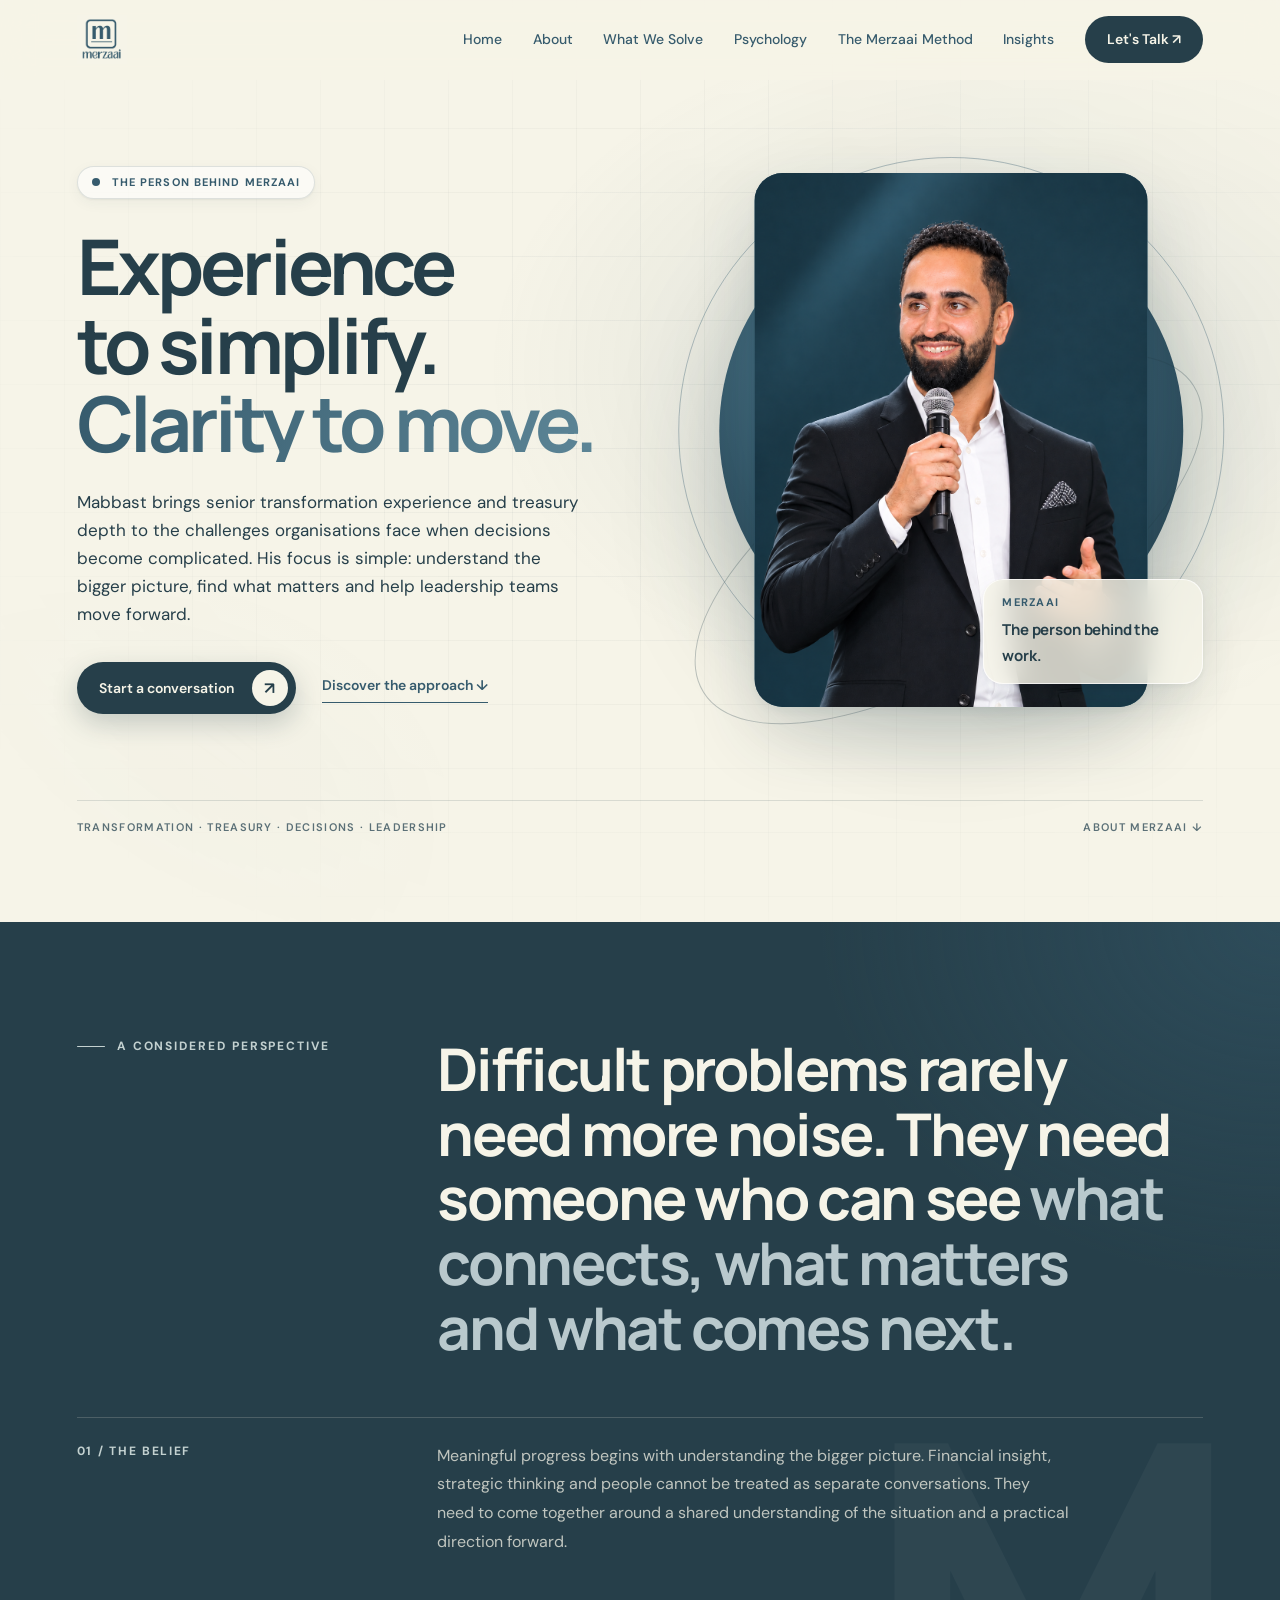
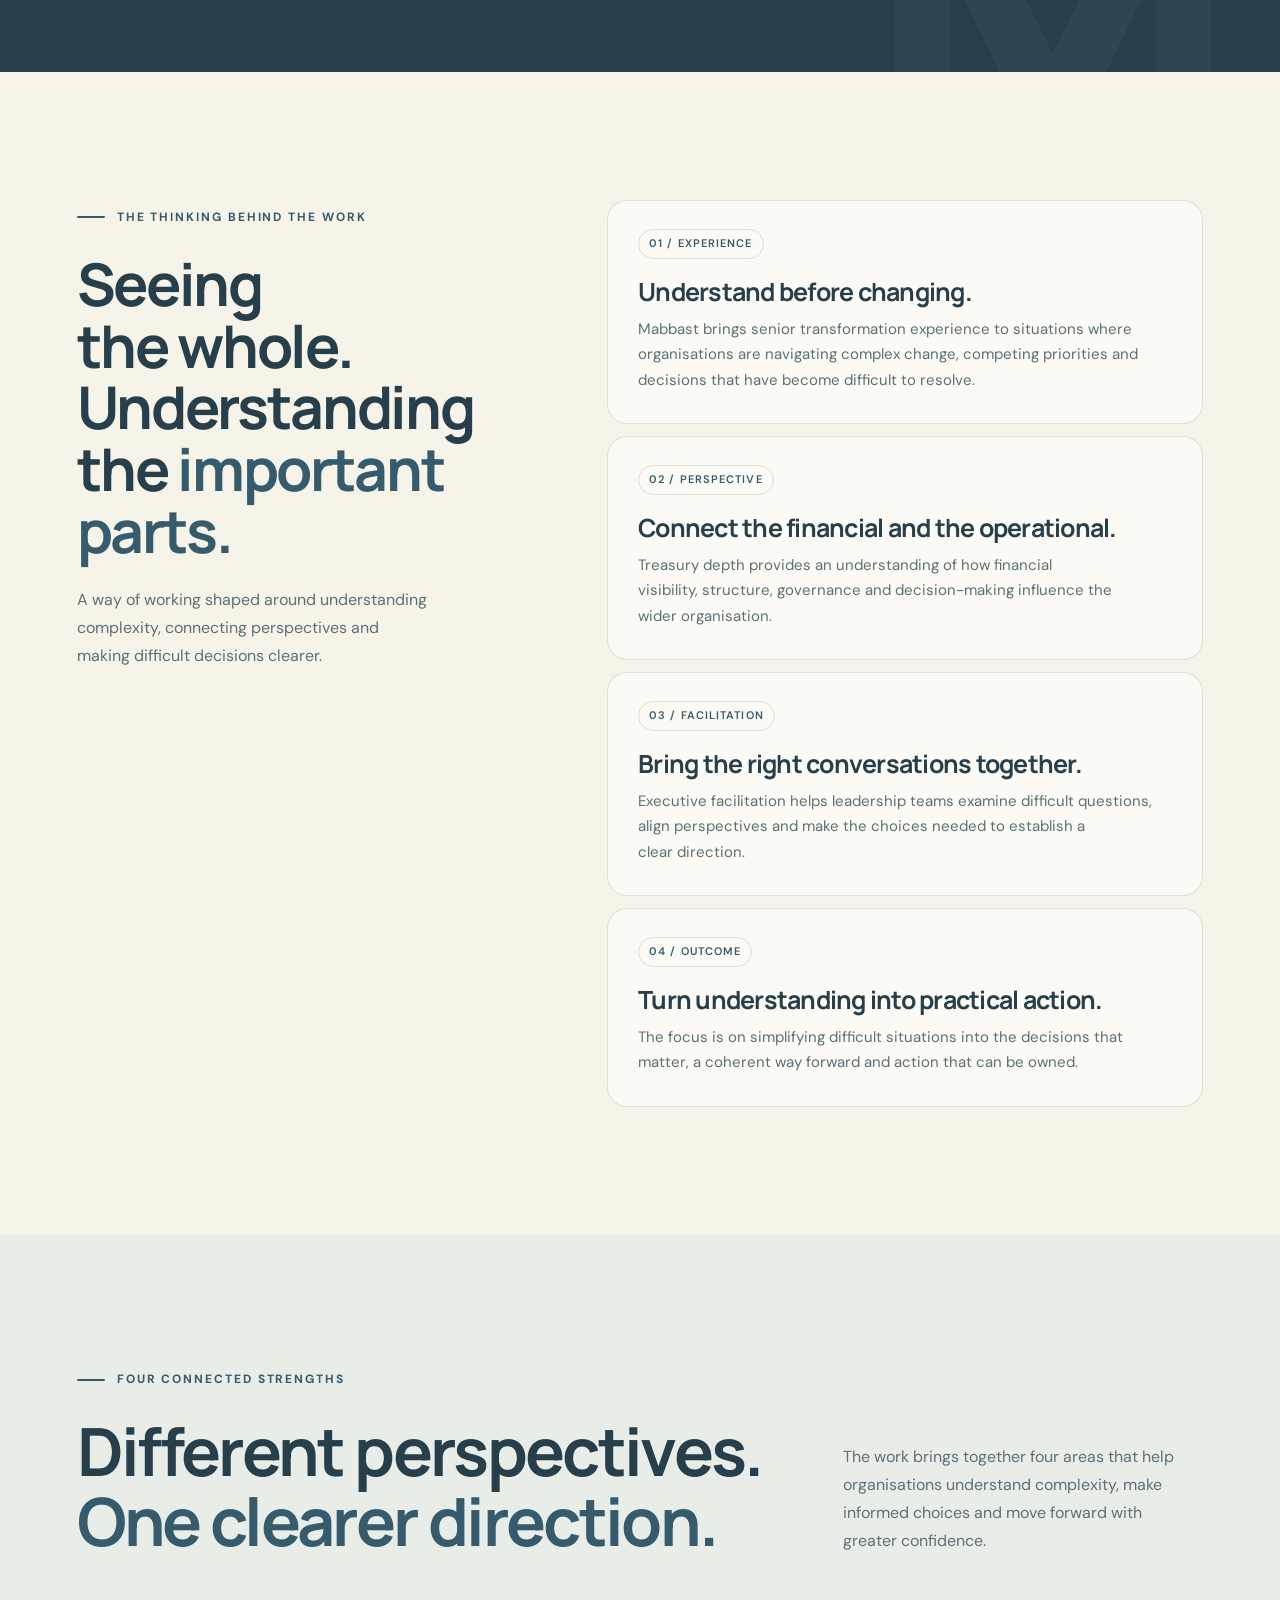
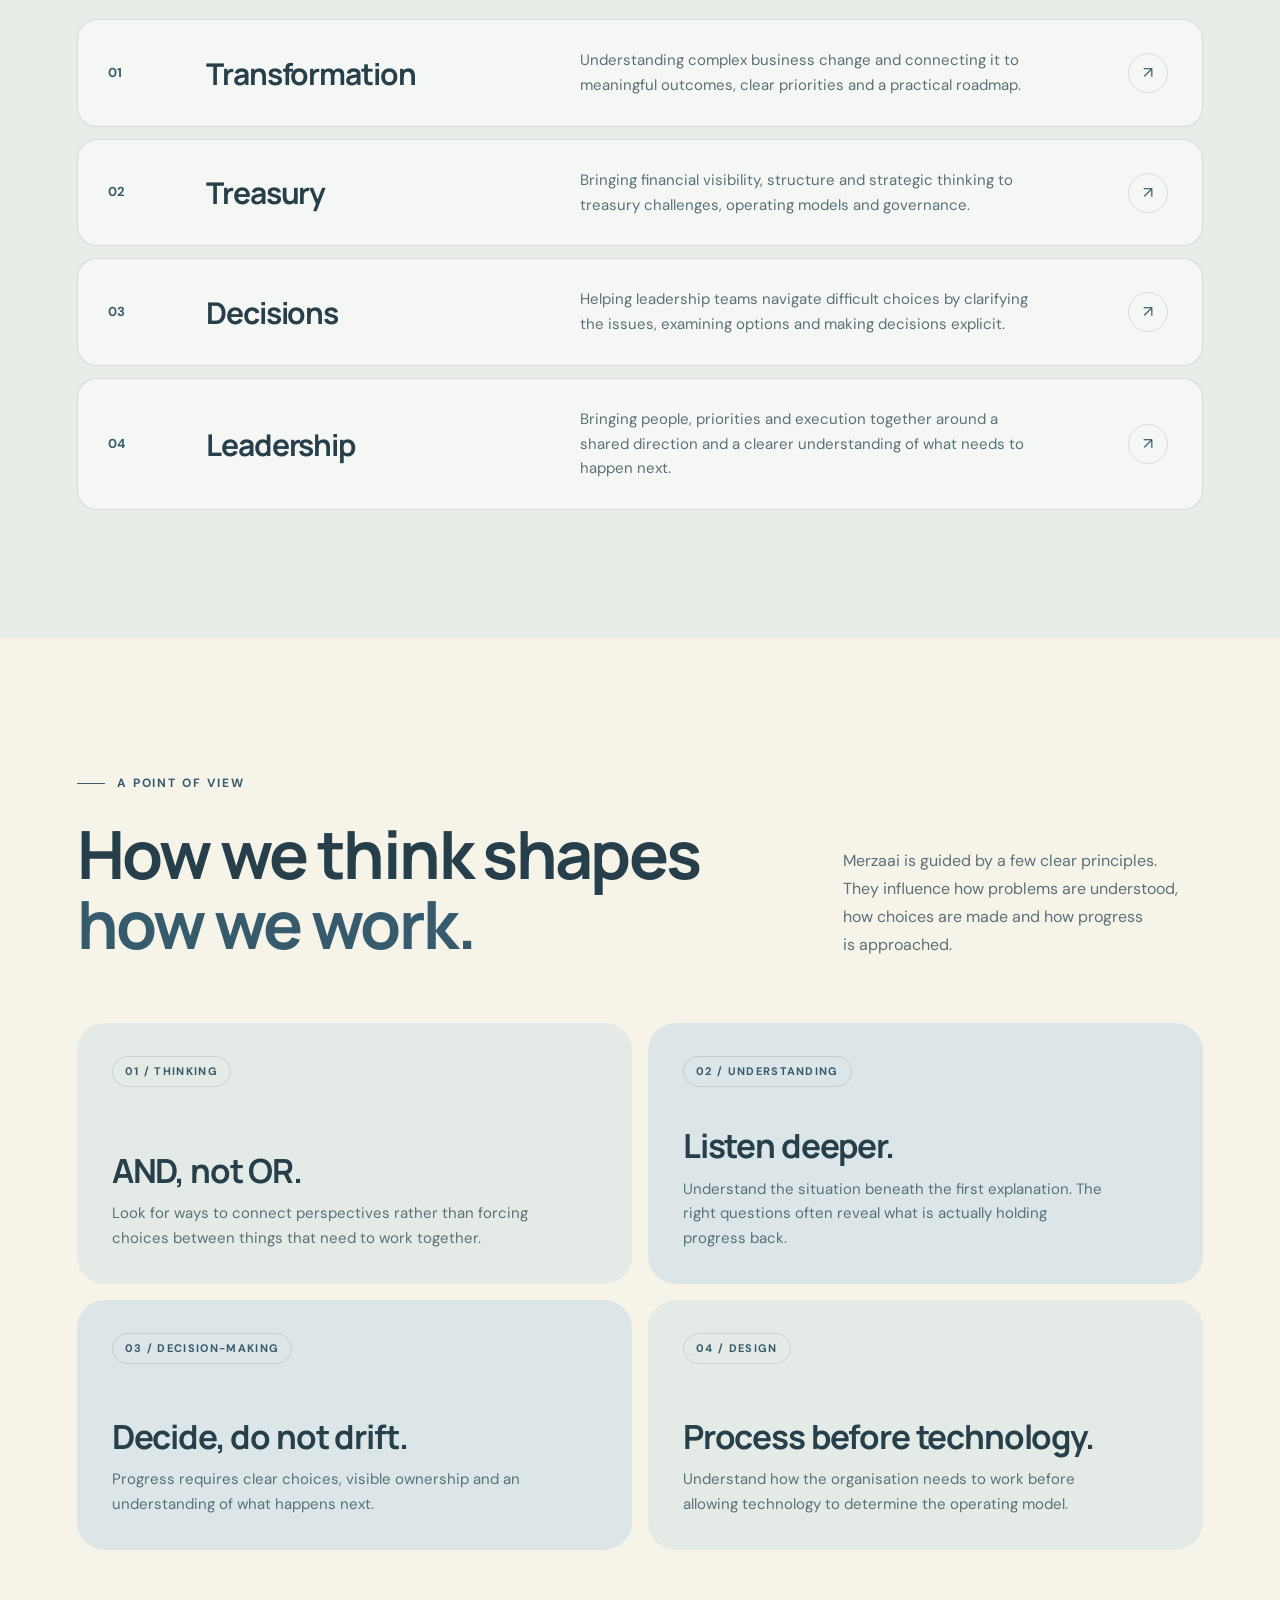
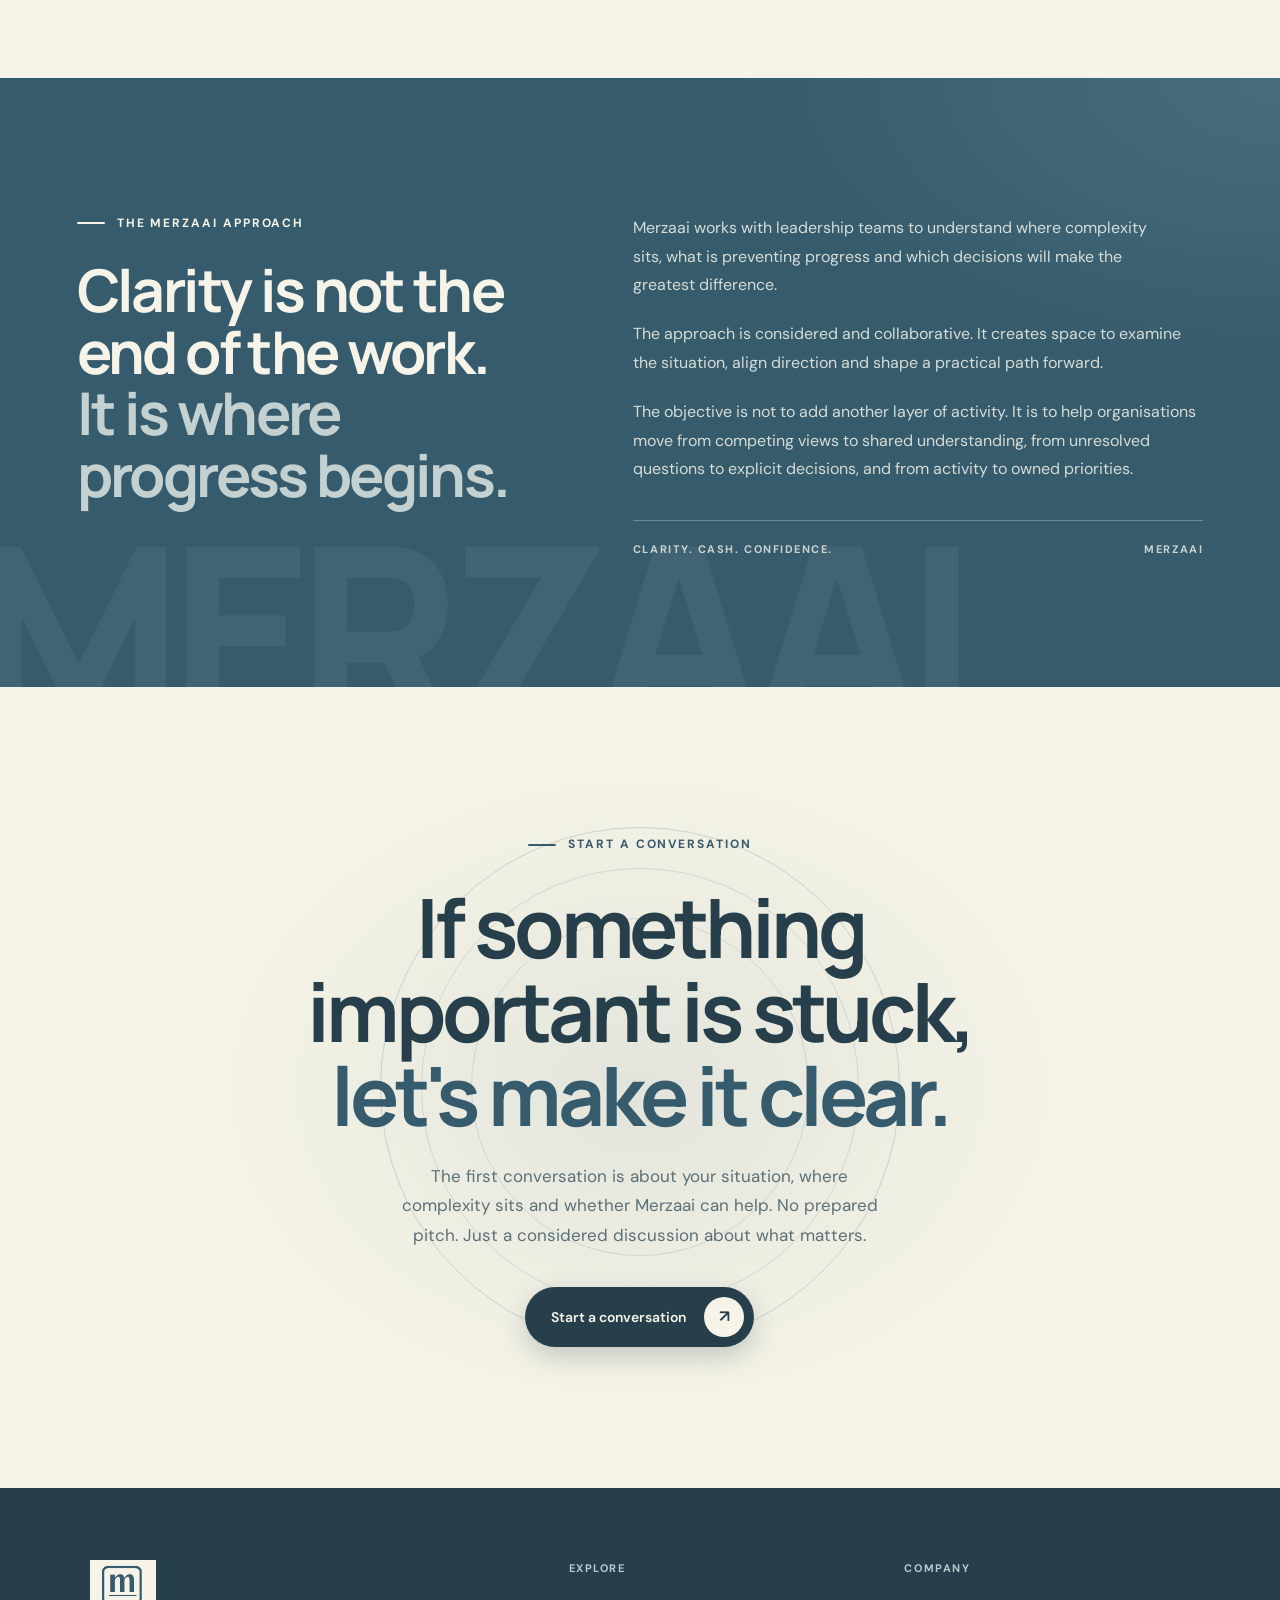
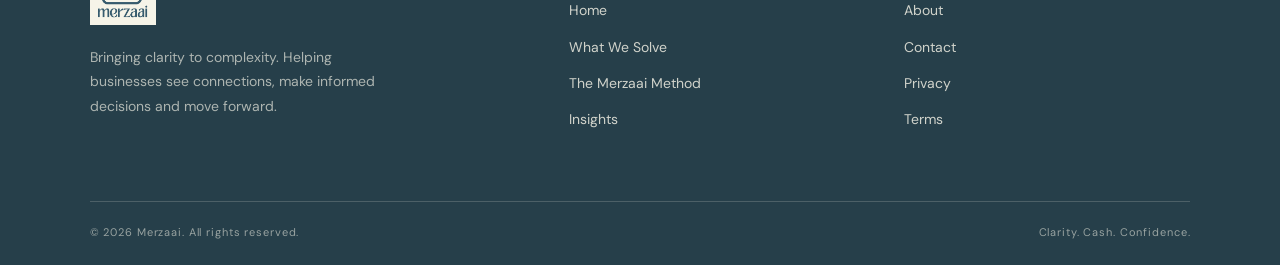
==== commit 9a9aa7f4: "Update Merzaai website" ====
--- a/about.html
+++ b/about.html
@@ -30,7 +30,7 @@
     <a href="about.html">About</a>
     <a href="what-we-solve.html">What We Solve</a>
     <a href="the-psychology-of-transformation.html">Psychology</a>
-    <a href="the-merzaai-method.html">Our Method</a>
+    <a href="the-merzaai-method.html">The Merzaai Method</a>
     <a href="insights.html">Insights</a>
     <a href="contact.html" class="nav-cta">Let's Talk ↗</a>
 </nav>
@@ -442,7 +442,7 @@
       <h4>Explore</h4>
       <a href="index.html">Home</a>
       <a href="what-we-solve.html">What We Solve</a>
-      <a href="the-merzaai-method.html">Our Method</a>
+      <a href="the-merzaai-method.html">The Merzaai Method</a>
       <a href="insights.html">Insights</a>
     </div>
 
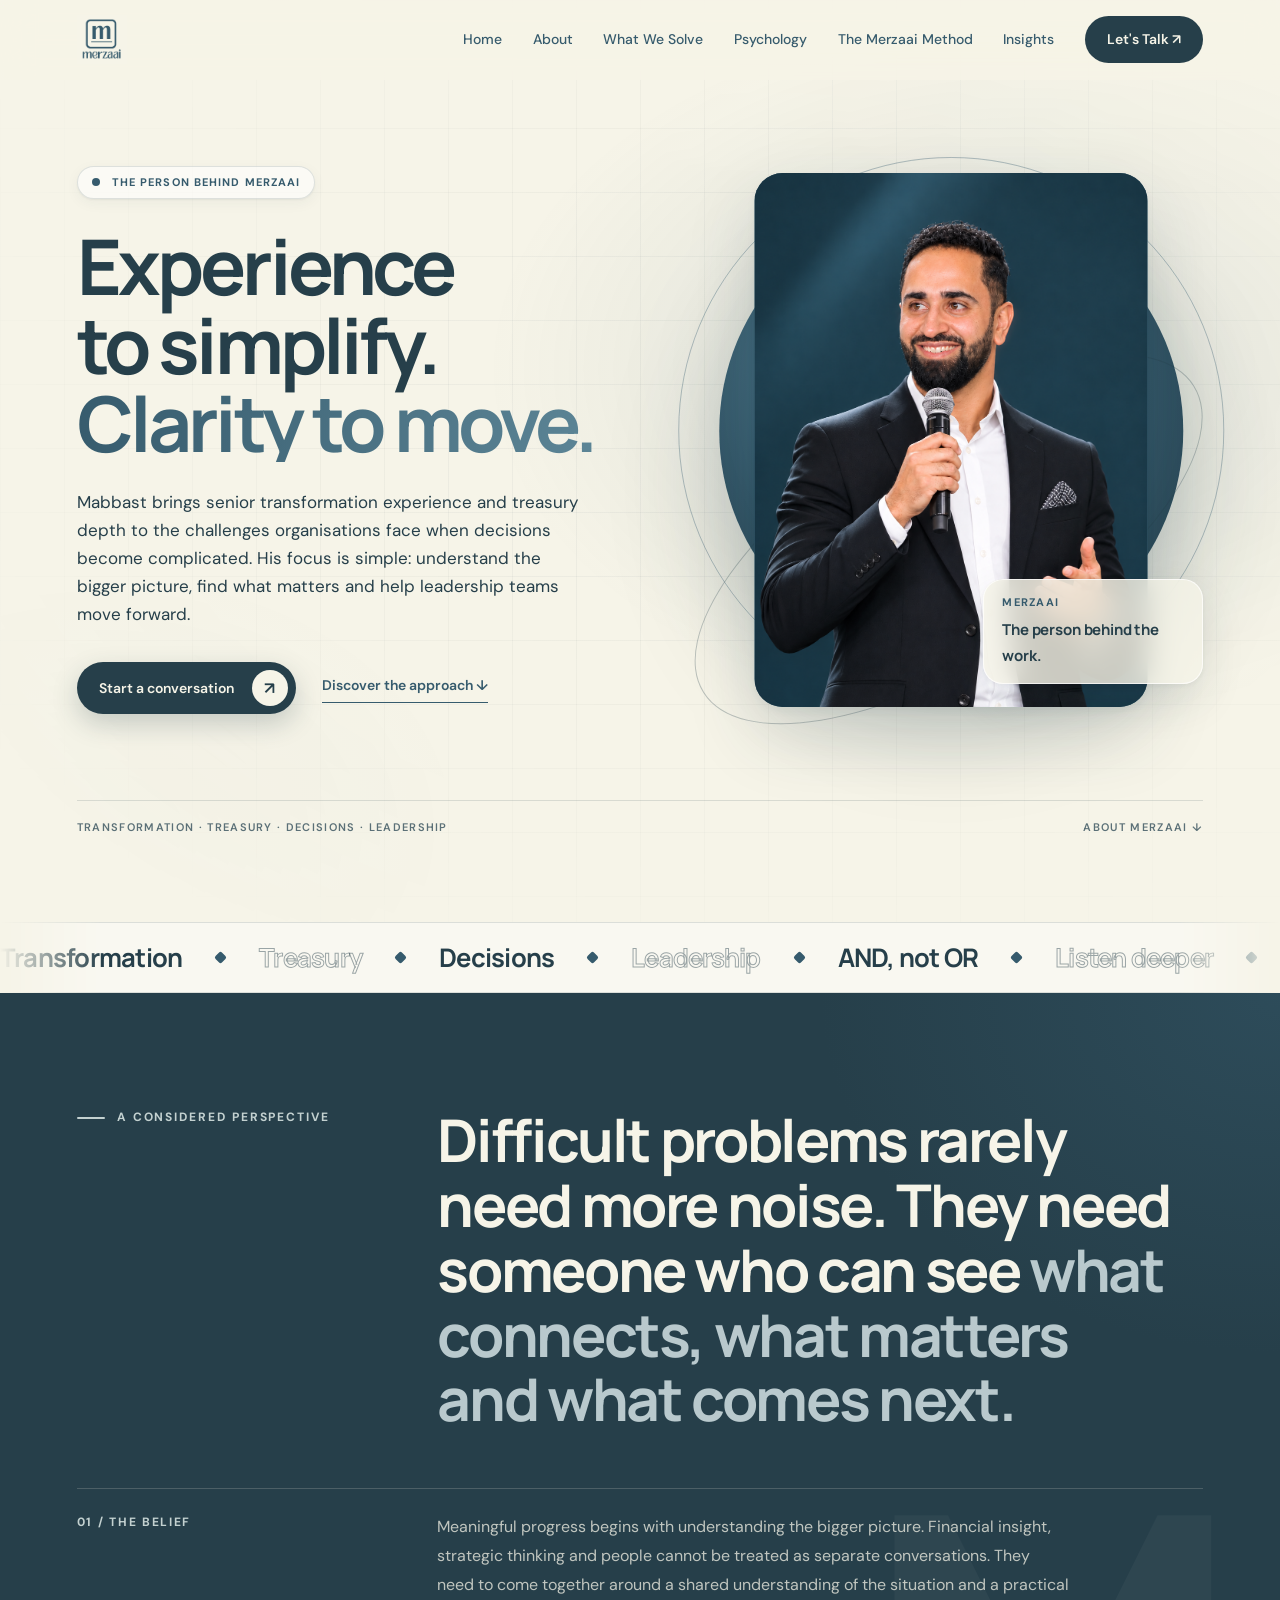
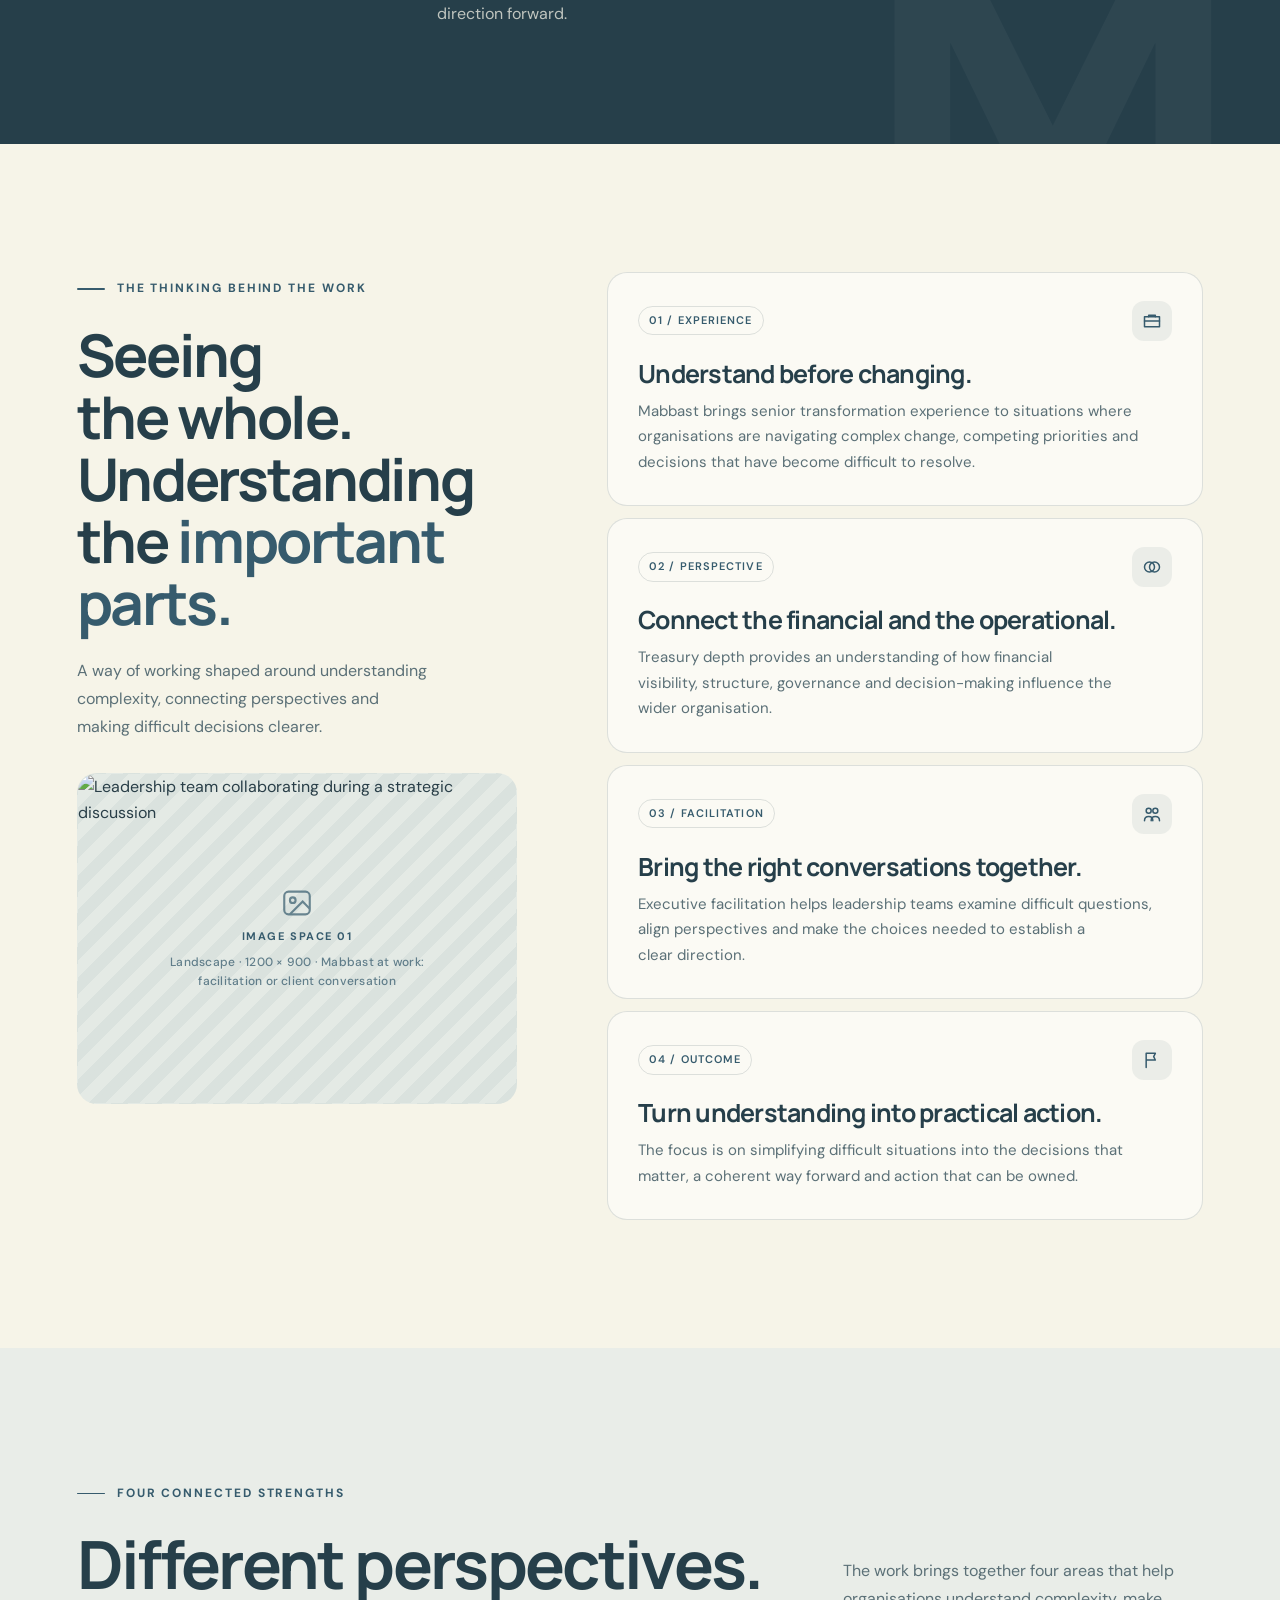
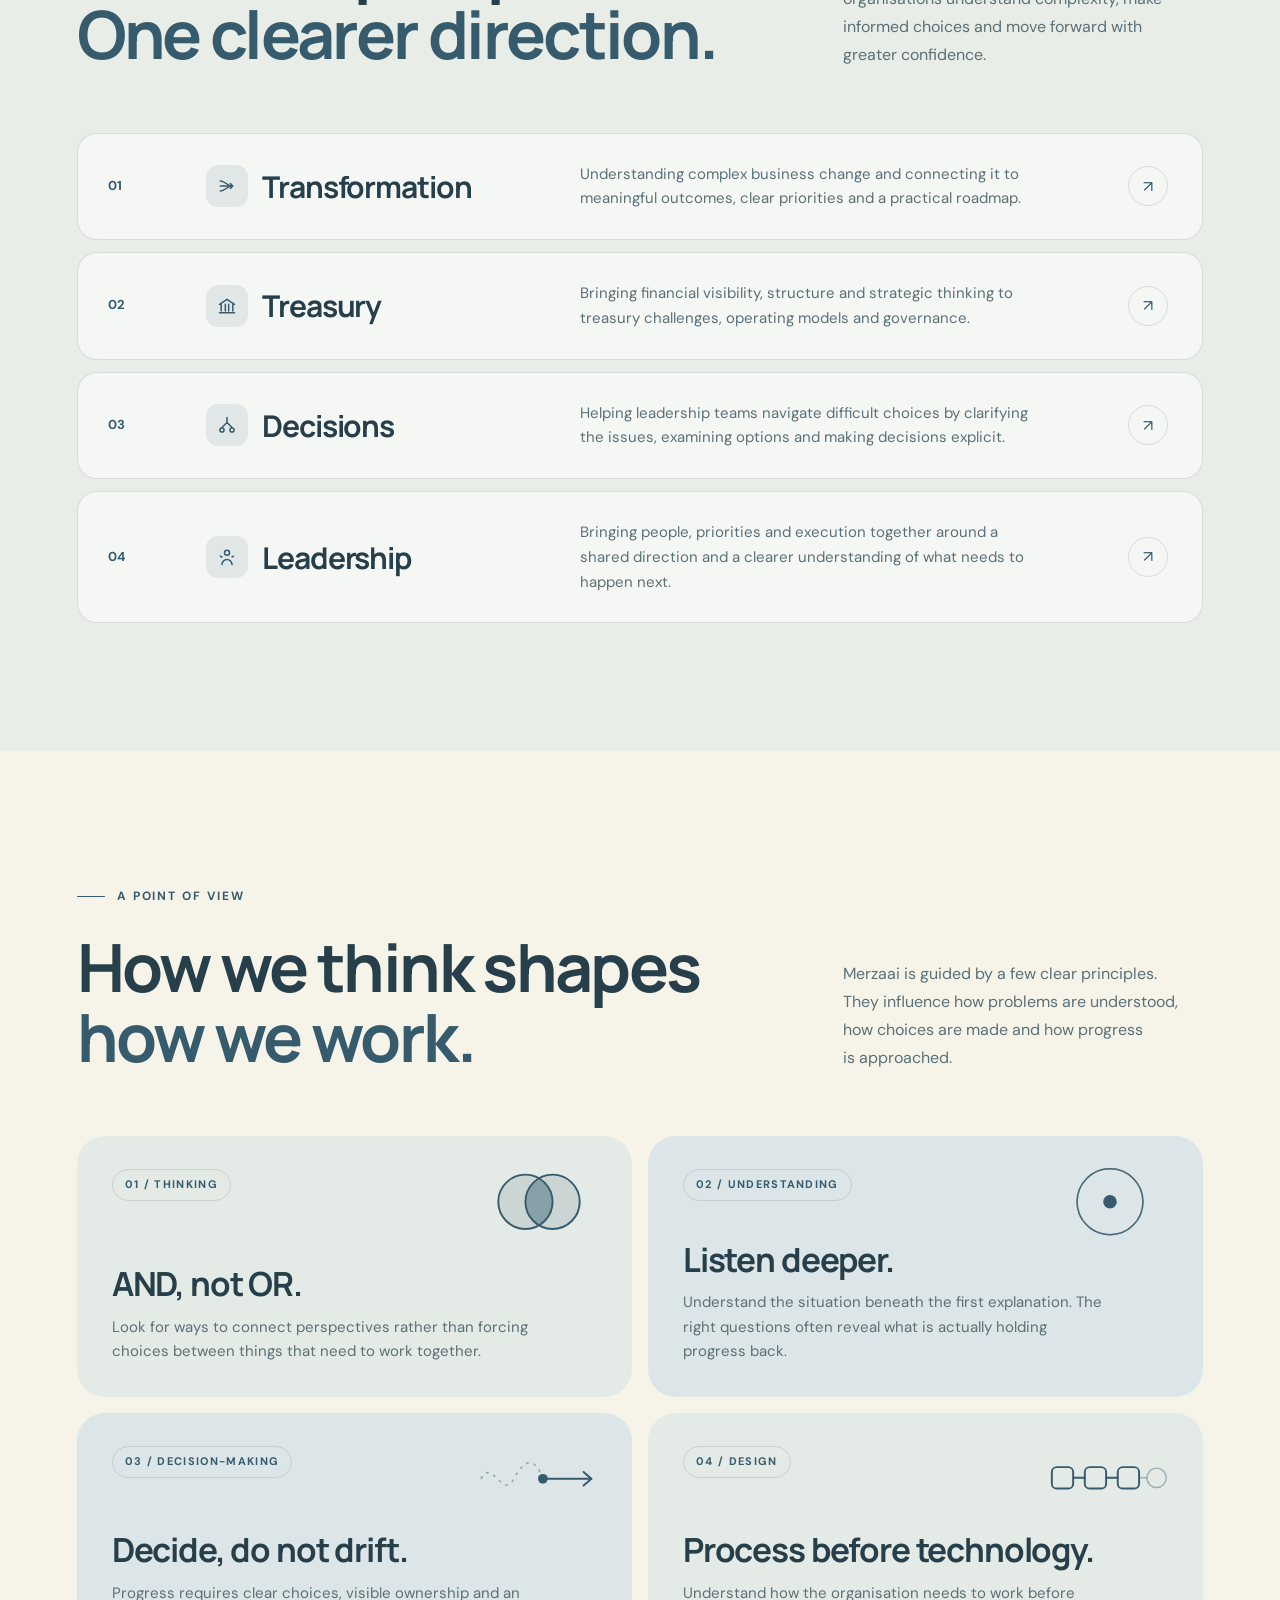
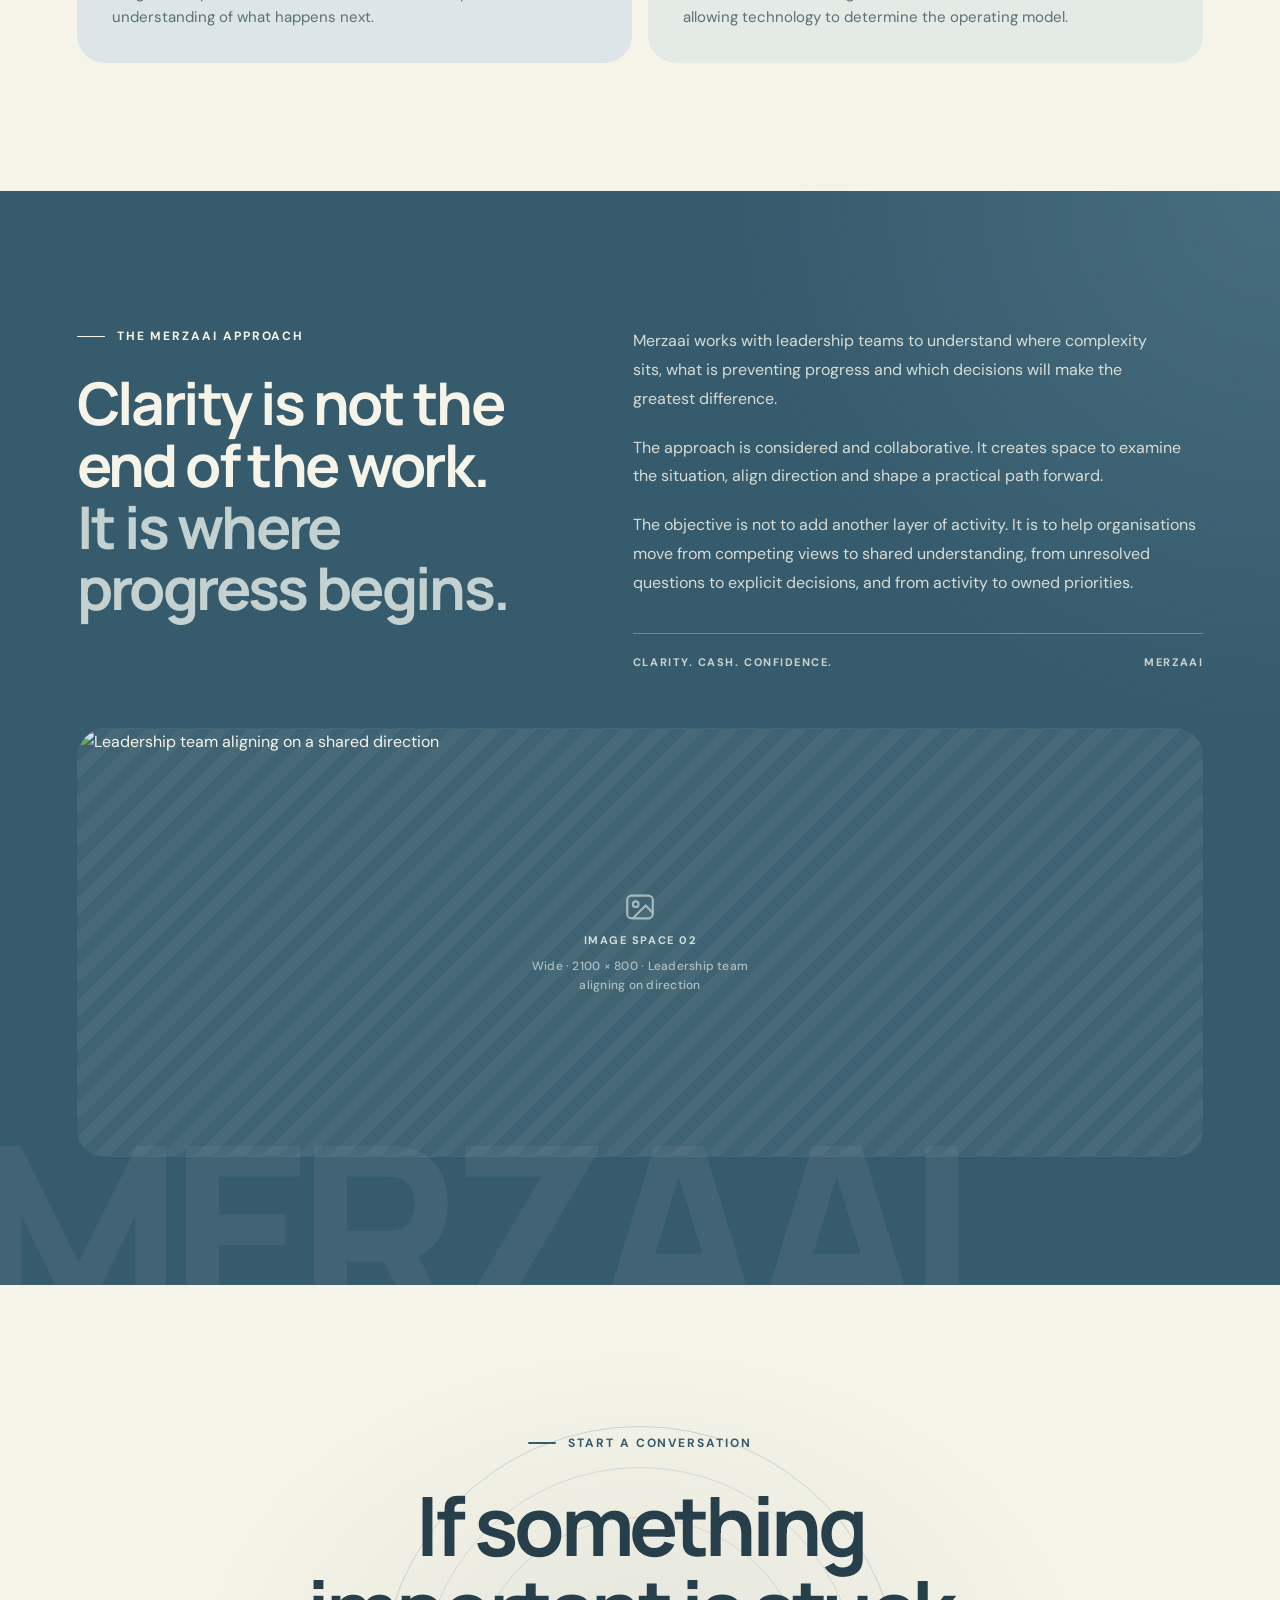
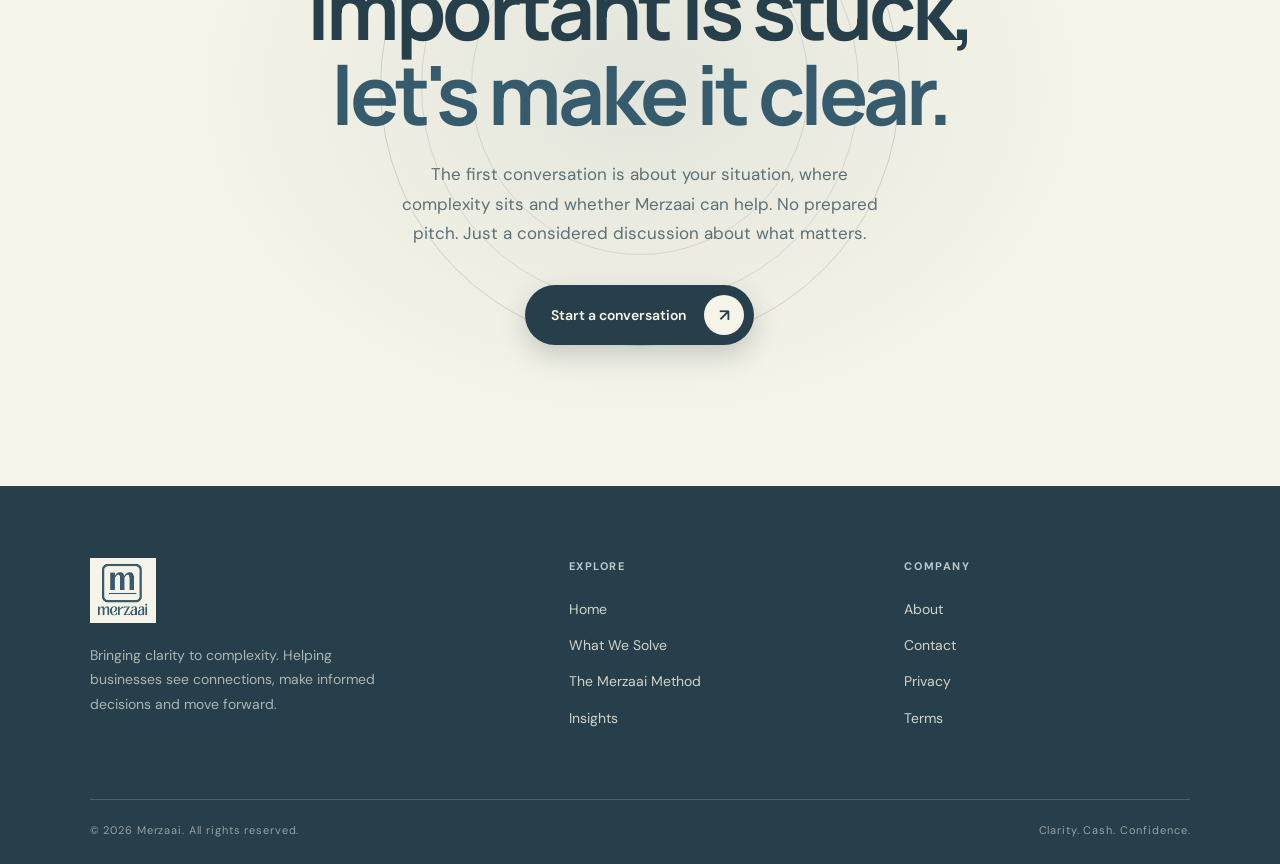
==== commit 3eca5181: "Update Merzaai website" ====
--- a/about.html
+++ b/about.html
@@ -12,9 +12,12 @@
 <link href="https://fonts.googleapis.com/css2?family=DM+Sans:wght@400;500;600;700&family=Manrope:wght@400;500;600;700;800&display=swap" rel="stylesheet">
 <link rel="stylesheet" href="styles/about.css">
 
+
+
 </head>
 
 <body>
+<!-- IMAGE SLOTS: put your path in each <img src="">; the dashed placeholder hides once set. -->
 
 <div class="progress" id="progress"></div>
 
@@ -101,6 +104,8 @@
     </div>
   </section>
 
+  <div class="marquee" aria-hidden="true"><div class="marquee-track"><span>Transformation</span><span>Treasury</span><span>Decisions</span><span>Leadership</span><span>AND, not OR</span><span>Listen deeper</span><span>Decide, do not drift</span><span>Process before technology</span><span>Transformation</span><span>Treasury</span><span>Decisions</span><span>Leadership</span><span>AND, not OR</span><span>Listen deeper</span><span>Decide, do not drift</span><span>Process before technology</span></div></div>
+
   <!-- INTRODUCTION -->
 
   <section class="introduction">
@@ -151,12 +156,28 @@
             A way of working shaped around understanding complexity,
             connecting perspectives and making difficult decisions clearer.
           </p>
+          <figure class="img-slot story-slot">
+  <img
+    src="https://images.unsplash.com/photo-1521737711867-e3b97375f902?auto=format&fit=crop&w=1200&q=85"
+    alt="Leadership team collaborating during a strategic discussion"
+    loading="lazy"
+  >
+  <div class="slot-label">
+    <svg viewBox="0 0 24 24" fill="none" stroke="currentColor" stroke-width="1.5">
+      <rect x="3" y="4" width="18" height="16" rx="3"/>
+      <circle cx="9" cy="10" r="2"/>
+      <path d="M21 16l-5-5-9 9"/>
+    </svg>
+    Image space 01
+    <span>Landscape · 1200 × 900 · Mabbast at work: facilitation or client conversation</span>
+  </div>
+</figure>
         </div>
 
         <div class="story-content">
 
           <article class="story-block reveal">
-            <span>01 / EXPERIENCE</span>
+            <div class="story-top"><span>01 / EXPERIENCE</span><div class="story-ico" aria-hidden="true"><svg viewBox="0 0 24 24" fill="none" stroke="currentColor" stroke-width="1.8" stroke-linecap="round" stroke-linejoin="round"><path d="M3 7h18v12H3z"/><path d="M8 7V5h8v2M3 12h18"/></svg></div></div>
             <h3>Understand before changing.</h3>
             <p>
               Mabbast brings senior transformation experience to situations
@@ -166,7 +187,7 @@
           </article>
 
           <article class="story-block reveal">
-            <span>02 / PERSPECTIVE</span>
+            <div class="story-top"><span>02 / PERSPECTIVE</span><div class="story-ico" aria-hidden="true"><svg viewBox="0 0 24 24" fill="none" stroke="currentColor" stroke-width="1.8" stroke-linecap="round" stroke-linejoin="round"><circle cx="9" cy="12" r="6"/><circle cx="15" cy="12" r="6"/></svg></div></div>
             <h3>Connect the financial and the operational.</h3>
             <p>
               Treasury depth provides an understanding of how financial
@@ -176,7 +197,7 @@
           </article>
 
           <article class="story-block reveal">
-            <span>03 / FACILITATION</span>
+            <div class="story-top"><span>03 / FACILITATION</span><div class="story-ico" aria-hidden="true"><svg viewBox="0 0 24 24" fill="none" stroke="currentColor" stroke-width="1.8" stroke-linecap="round" stroke-linejoin="round"><circle cx="8" cy="8" r="3"/><circle cx="16" cy="8" r="3"/><path d="M3 20c0-3 2.2-5 5-5s5 2 5 5M11 20c0-3 2.2-5 5-5s5 2 5 5"/></svg></div></div>
             <h3>Bring the right conversations together.</h3>
             <p>
               Executive facilitation helps leadership teams examine difficult
@@ -186,7 +207,7 @@
           </article>
 
           <article class="story-block reveal">
-            <span>04 / OUTCOME</span>
+            <div class="story-top"><span>04 / OUTCOME</span><div class="story-ico" aria-hidden="true"><svg viewBox="0 0 24 24" fill="none" stroke="currentColor" stroke-width="1.8" stroke-linecap="round" stroke-linejoin="round"><path d="M5 21V4h11l-2 4 2 4H5"/></svg></div></div>
             <h3>Turn understanding into practical action.</h3>
             <p>
               The focus is on simplifying difficult situations into the
@@ -227,7 +248,7 @@
 
         <article class="expertise-item reveal">
           <span class="expertise-number">01</span>
-          <h3>Transformation</h3>
+          <h3><span class="exp-ico" aria-hidden="true"><svg viewBox="0 0 24 24" fill="none" stroke="currentColor" stroke-width="1.8" stroke-linecap="round" stroke-linejoin="round"><path d="M4 6c6 0 8 6 14 6M4 18c6 0 8-6 14-6M4 12h14"/><path d="M16 9l3 3-3 3"/></svg></span>Transformation</h3>
           <p>
             Understanding complex business change and connecting it
             to meaningful outcomes, clear priorities and a practical roadmap.
@@ -237,7 +258,7 @@
 
         <article class="expertise-item reveal">
           <span class="expertise-number">02</span>
-          <h3>Treasury</h3>
+          <h3><span class="exp-ico" aria-hidden="true"><svg viewBox="0 0 24 24" fill="none" stroke="currentColor" stroke-width="1.8" stroke-linecap="round" stroke-linejoin="round"><path d="M3 10l9-6 9 6M5 10v8M10 10v8M14 10v8M19 10v8M3 20h18"/></svg></span>Treasury</h3>
           <p>
             Bringing financial visibility, structure and strategic thinking
             to treasury challenges, operating models and governance.
@@ -247,7 +268,7 @@
 
         <article class="expertise-item reveal">
           <span class="expertise-number">03</span>
-          <h3>Decisions</h3>
+          <h3><span class="exp-ico" aria-hidden="true"><svg viewBox="0 0 24 24" fill="none" stroke="currentColor" stroke-width="1.8" stroke-linecap="round" stroke-linejoin="round"><path d="M12 3v6M12 9l-6 6M12 9l6 6"/><circle cx="6" cy="18" r="2.5"/><circle cx="18" cy="18" r="2.5"/></svg></span>Decisions</h3>
           <p>
             Helping leadership teams navigate difficult choices by
             clarifying the issues, examining options and making
@@ -258,7 +279,7 @@
 
         <article class="expertise-item reveal">
           <span class="expertise-number">04</span>
-          <h3>Leadership</h3>
+          <h3><span class="exp-ico" aria-hidden="true"><svg viewBox="0 0 24 24" fill="none" stroke="currentColor" stroke-width="1.8" stroke-linecap="round" stroke-linejoin="round"><circle cx="12" cy="7" r="3"/><path d="M6 21c0-3.3 2.7-6 6-6s6 2.7 6 6"/><path d="M4 11l2 1M20 11l-2 1"/></svg></span>Leadership</h3>
           <p>
             Bringing people, priorities and execution together
             around a shared direction and a clearer understanding
@@ -297,6 +318,7 @@
 
         <article class="principle reveal">
           <span class="principle-number">01 / THINKING</span>
+          <div class="principle-viz" aria-hidden="true"><svg viewBox="0 0 132 80"><circle class="pv-tint" cx="52" cy="40" r="28"/><circle class="pv-tint" cx="80" cy="40" r="28"/><circle class="pv-ln" cx="52" cy="40" r="28"/><circle class="pv-ln" cx="80" cy="40" r="28"/><path class="pv-fill" d="M66 16a28 28 0 010 48a28 28 0 010-48z" opacity=".35"/></svg></div>
           <div>
             <h3>AND, not OR.</h3>
             <p>
@@ -308,6 +330,7 @@
 
         <article class="principle reveal">
           <span class="principle-number">02 / UNDERSTANDING</span>
+          <div class="principle-viz" aria-hidden="true"><svg viewBox="0 0 132 80"><circle class="pv-wave" cx="66" cy="40" r="34"/><circle class="pv-wave" cx="66" cy="40" r="34"/><circle class="pv-wave" cx="66" cy="40" r="34"/><circle class="pv-fill" cx="66" cy="40" r="7"/></svg></div>
           <div>
             <h3>Listen deeper.</h3>
             <p>
@@ -320,6 +343,7 @@
 
         <article class="principle reveal">
           <span class="principle-number">03 / DECISION-MAKING</span>
+          <div class="principle-viz" aria-hidden="true"><svg viewBox="0 0 132 80"><path class="pv-dash" d="M6 40c12-22 22 22 34 0s22-22 30 0"/><circle class="pv-fill" cx="70" cy="40" r="5"/><path class="pv-ln" d="M70 40H120"/><path class="pv-ln" d="M112 33l8 7-8 7"/></svg></div>
           <div>
             <h3>Decide, do not drift.</h3>
             <p>
@@ -331,6 +355,7 @@
 
         <article class="principle reveal">
           <span class="principle-number">04 / DESIGN</span>
+          <div class="principle-viz" aria-hidden="true"><svg viewBox="0 0 132 80"><rect class="pv-ln" x="6" y="28" width="22" height="22" rx="5"/><rect class="pv-ln" x="40" y="28" width="22" height="22" rx="5"/><rect class="pv-ln" x="74" y="28" width="22" height="22" rx="5"/><path class="pv-ln" d="M28 39h12M62 39h12"/><circle class="pv-soft" cx="114" cy="39" r="10"/><path class="pv-soft" d="M96 39h8"/></svg></div>
           <div>
             <h3>Process before technology.</h3>
             <p>
@@ -388,6 +413,22 @@
         </div>
 
       </div>
+      <figure class="img-slot dark working-slot">
+  <img
+    src="https://images.unsplash.com/photo-1556761175-b413da4baf72?auto=format&fit=crop&w=2100&q=85"
+    alt="Leadership team aligning on a shared direction"
+    loading="lazy"
+  >
+  <div class="slot-label">
+    <svg viewBox="0 0 24 24" fill="none" stroke="currentColor" stroke-width="1.5">
+      <rect x="3" y="4" width="18" height="16" rx="3"/>
+      <circle cx="9" cy="10" r="2"/>
+      <path d="M21 16l-5-5-9 9"/>
+    </svg>
+    Image space 02
+    <span>Wide · 2100 × 800 · Leadership team aligning on direction</span>
+  </div>
+</figure>
 
     </div>
   </section>
--- a/styles/about.css
+++ b/styles/about.css
@@ -370,7 +370,7 @@
   transition: background .35s, transform .4s var(--ease), box-shadow .4s var(--ease), border-color .3s;
 }
 .story-block:hover { background: #fff; transform: translateX(8px); box-shadow: var(--shadow-md); border-color: transparent; }
-.story-block > span {
+.story-block > span, .story-top > span {
   display: inline-block;
   padding: 5px 10px;
   border: 1px solid var(--line); border-radius: 100px;
@@ -636,4 +636,112 @@
     display: none;
     content: none;
   }
-}+}
+/* ---------- image slots (replace src="" with your image) ---------- */
+
+.img-slot {
+  position: relative; overflow: hidden; margin: 0;
+  display: grid; place-items: center;
+  min-height: 220px;
+  border-radius: var(--radius-lg);
+  border: 1.5px dashed rgba(54,91,109,.38);
+  background:
+    repeating-linear-gradient(135deg, rgba(54,91,109,.055) 0 12px, transparent 12px 24px),
+    #E4EAE5;
+}
+.img-slot img {
+  position: absolute; inset: 0; width: 100%; height: 100%;
+  object-fit: cover; z-index: 1; filter: saturate(.85);
+  transition: transform 1s var(--ease);
+}
+.img-slot img[src=""], .img-slot img:not([src]) { display: none; }
+.img-slot:has(img[src]:not([src=""])) { border-color: transparent; }
+.img-slot:hover img { transform: scale(1.04); }
+.slot-label {
+  display: flex; flex-direction: column; align-items: center; gap: 8px;
+  padding: 20px; text-align: center;
+  color: var(--primary);
+  font-size: 11px; font-weight: 700; letter-spacing: .14em; text-transform: uppercase;
+}
+.slot-label svg { width: 34px; height: 34px; opacity: .7; }
+.slot-label span { font-size: 12px; font-weight: 500; letter-spacing: .02em; text-transform: none; opacity: .75; max-width: 260px; }
+.img-slot.dark {
+  border-color: rgba(246,244,232,.28);
+  background:
+    repeating-linear-gradient(135deg, rgba(246,244,232,.04) 0 12px, transparent 12px 24px),
+    rgba(246,244,232,.05);
+}
+.img-slot.dark .slot-label { color: #D2DEDA; }
+
+/* ---------- marquee ---------- */
+
+.marquee {
+  overflow: hidden;
+  border-block: 1px solid var(--line);
+  background: rgba(255,255,255,.4);
+  padding-block: 22px;
+  -webkit-mask-image: linear-gradient(90deg, transparent, #000 8%, #000 92%, transparent);
+  mask-image: linear-gradient(90deg, transparent, #000 8%, #000 92%, transparent);
+}
+.marquee-track { display: flex; width: max-content; animation: marquee 40s linear infinite; }
+.marquee:hover .marquee-track { animation-play-state: paused; }
+.marquee-track span {
+  display: inline-flex; align-items: center; gap: 34px; padding-right: 34px;
+  font: 700 clamp(18px, 2vw, 26px)/1 var(--serif); letter-spacing: -.03em;
+  color: var(--ink); white-space: nowrap;
+}
+.marquee-track span:nth-child(even) { color: transparent; -webkit-text-stroke: 1px rgba(38,63,74,.45); }
+.marquee-track span::after { content: ""; width: 9px; height: 9px; background: var(--primary); transform: rotate(45deg); border-radius: 2px; }
+@keyframes marquee { to { transform: translateX(-50%); } }
+
+
+/* ---------- story: heading image + block icons ---------- */
+
+.story-slot { margin-top: 32px; aspect-ratio: 4 / 3; min-height: 0; border-radius: var(--radius); }
+.story-top { display: flex; justify-content: space-between; align-items: center; }
+.story-ico {
+  width: 40px; height: 40px; display: grid; place-items: center;
+  border-radius: 12px; background: rgba(54,91,109,.08); color: var(--primary);
+  transition: background .3s, color .3s, transform .4s var(--ease);
+}
+.story-ico svg, .exp-ico svg { width: 20px; height: 20px; display: block; }
+.story-block:hover .story-ico { background: var(--primary); color: var(--secondary); transform: rotate(-6deg); }
+
+/* ---------- expertise icons ---------- */
+
+.expertise-item h3 { display: flex; align-items: center; gap: 14px; }
+.exp-ico {
+  flex: none; width: 42px; height: 42px; display: grid; place-items: center;
+  border-radius: 12px; background: rgba(54,91,109,.1); color: var(--primary);
+  transition: background .3s, color .3s;
+}
+.expertise-item:hover .exp-ico { background: var(--primary); color: var(--secondary); }
+
+/* ---------- principles: small visuals ---------- */
+
+.principle-viz { position: absolute; top: 26px; right: 28px; width: 128px; color: var(--primary); pointer-events: none; }
+.principle-viz svg { display: block; width: 100%; height: auto; }
+.pv-ln { fill: none; stroke: currentColor; stroke-width: 2; stroke-linecap: round; stroke-linejoin: round; }
+.pv-soft { fill: none; stroke: currentColor; stroke-width: 1.5; opacity: .4; }
+.pv-wave { fill: none; stroke: currentColor; stroke-width: 1.5; opacity: .5; transform-box: fill-box; transform-origin: center; animation: wave 3s ease-out infinite; }
+.pv-wave:nth-of-type(2) { animation-delay: 1s; }
+.pv-wave:nth-of-type(3) { animation-delay: 2s; }
+@keyframes wave { from { transform: scale(.4); opacity: .7; } to { transform: scale(1); opacity: 0; } }
+.pv-dash { fill: none; stroke: currentColor; stroke-width: 1.6; stroke-dasharray: 3 5; opacity: .45; }
+.pv-fill { fill: currentColor; }
+.pv-tint { fill: currentColor; opacity: .14; }
+
+/* ---------- working: image under heading ---------- */
+
+.working-slot { position: relative; z-index: 2; margin-top: 56px; aspect-ratio: 21 / 8; min-height: 240px; }
+@media (max-width: 800px) { .working-slot { aspect-ratio: 4 / 3; margin-top: 36px; } }
+
+/* ---------- responsive additions ---------- */
+
+@media (max-width: 800px) {
+  .principle-viz { width: 104px; top: 22px; right: 22px; }
+}
+@media (max-width: 540px) {
+  .principle-viz { width: 84px; }
+  .exp-ico { display: none; }
+}
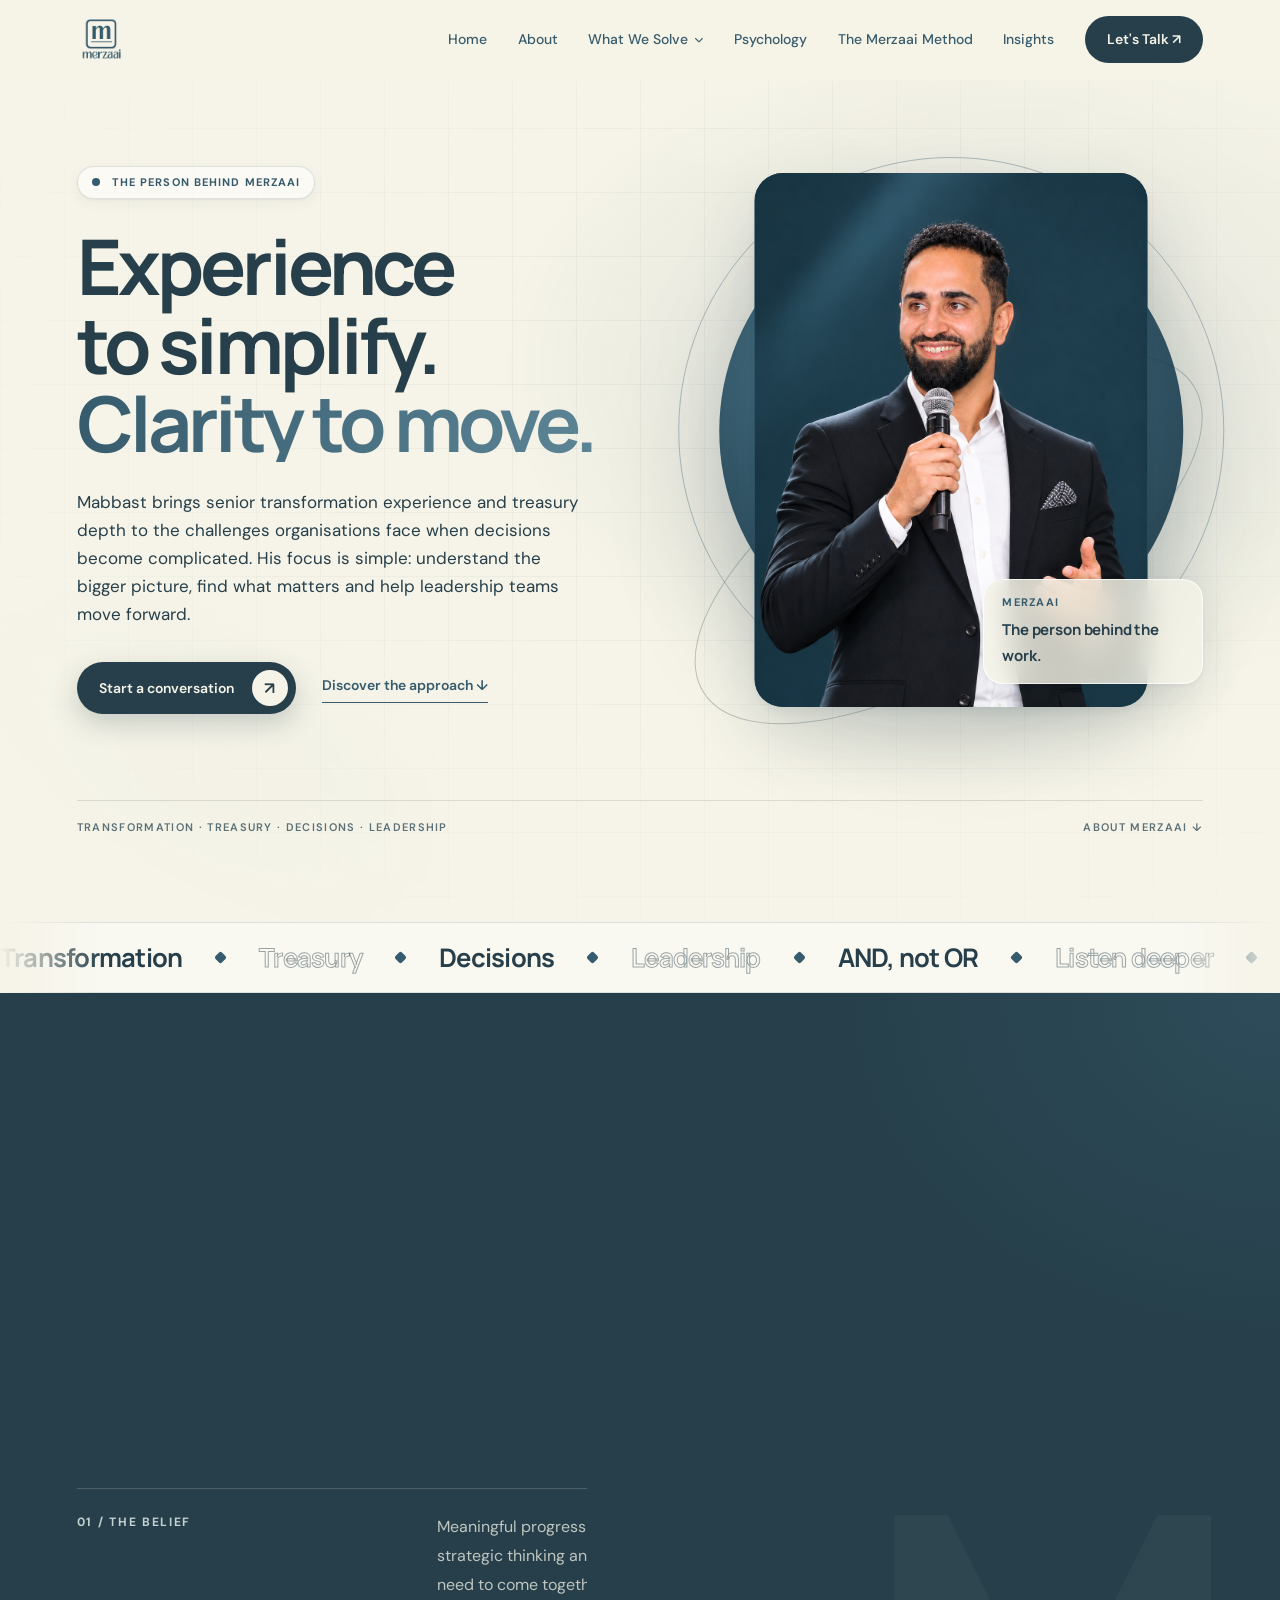
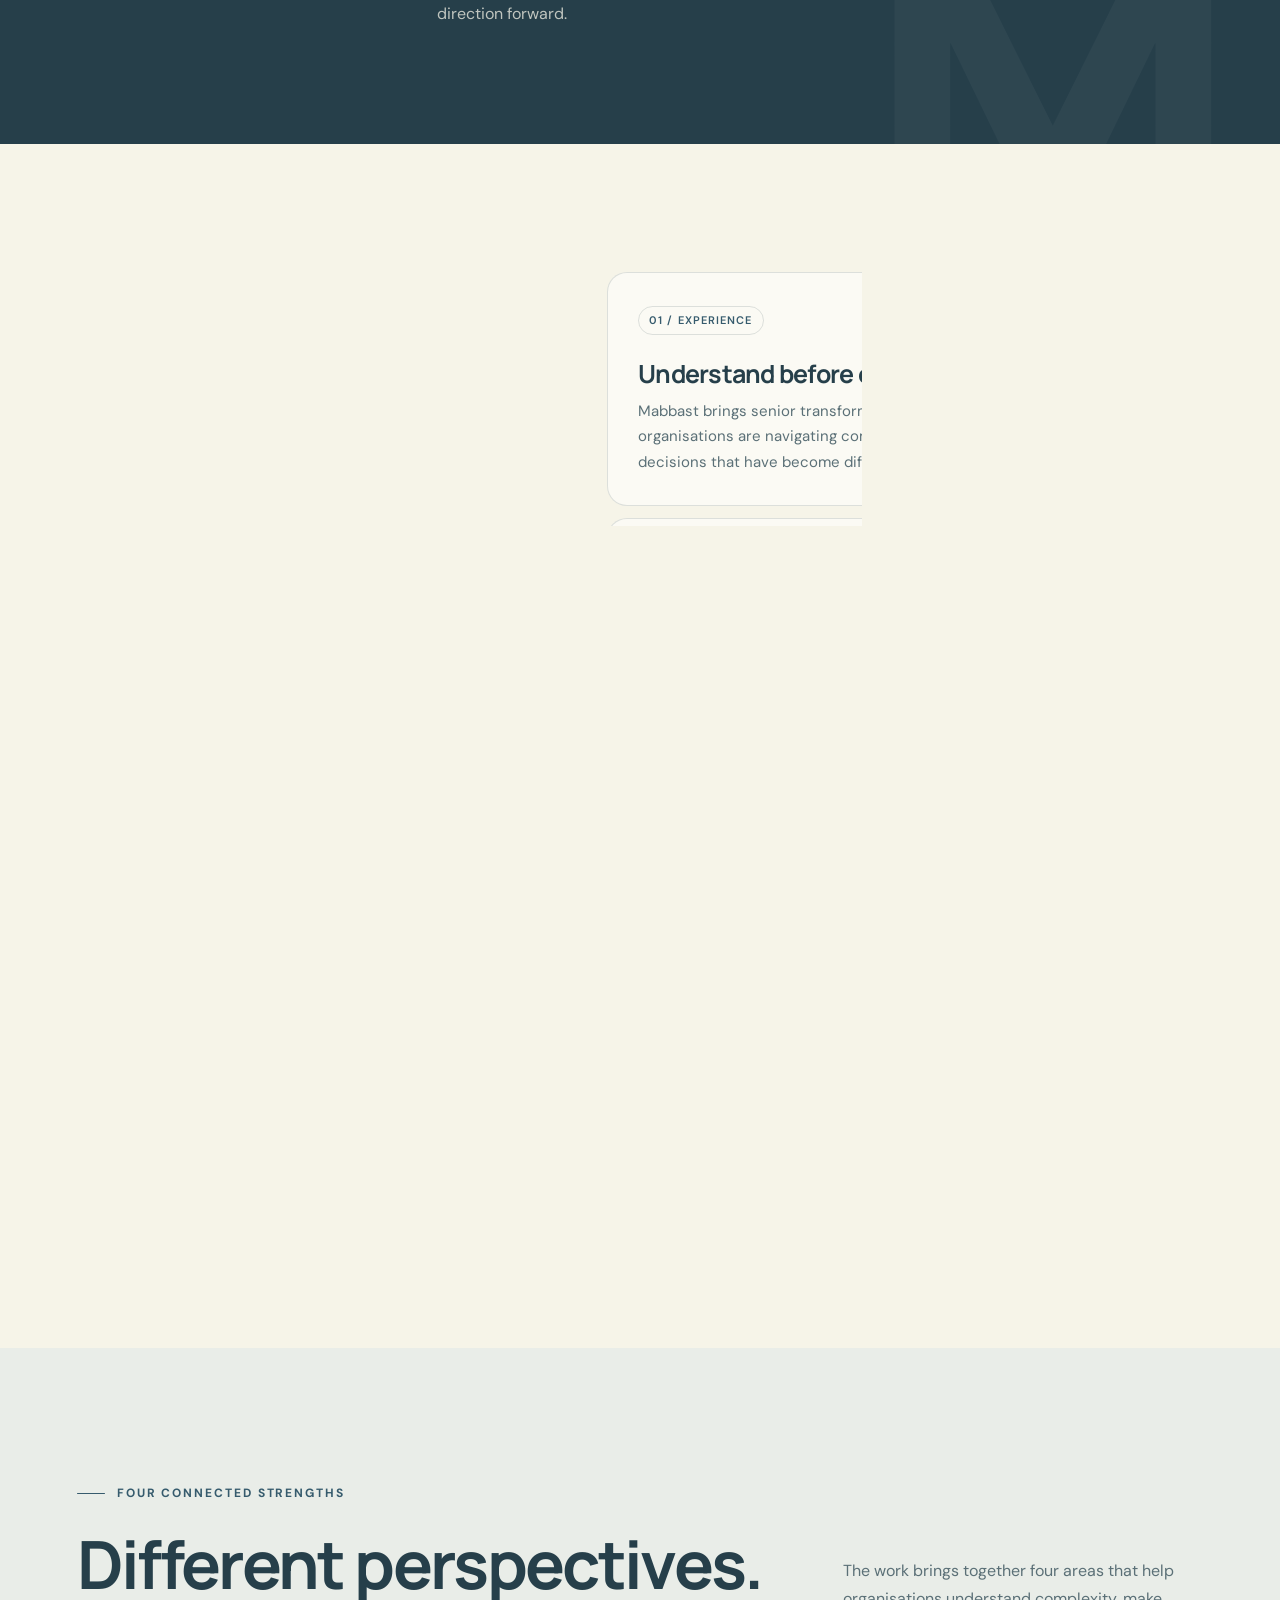
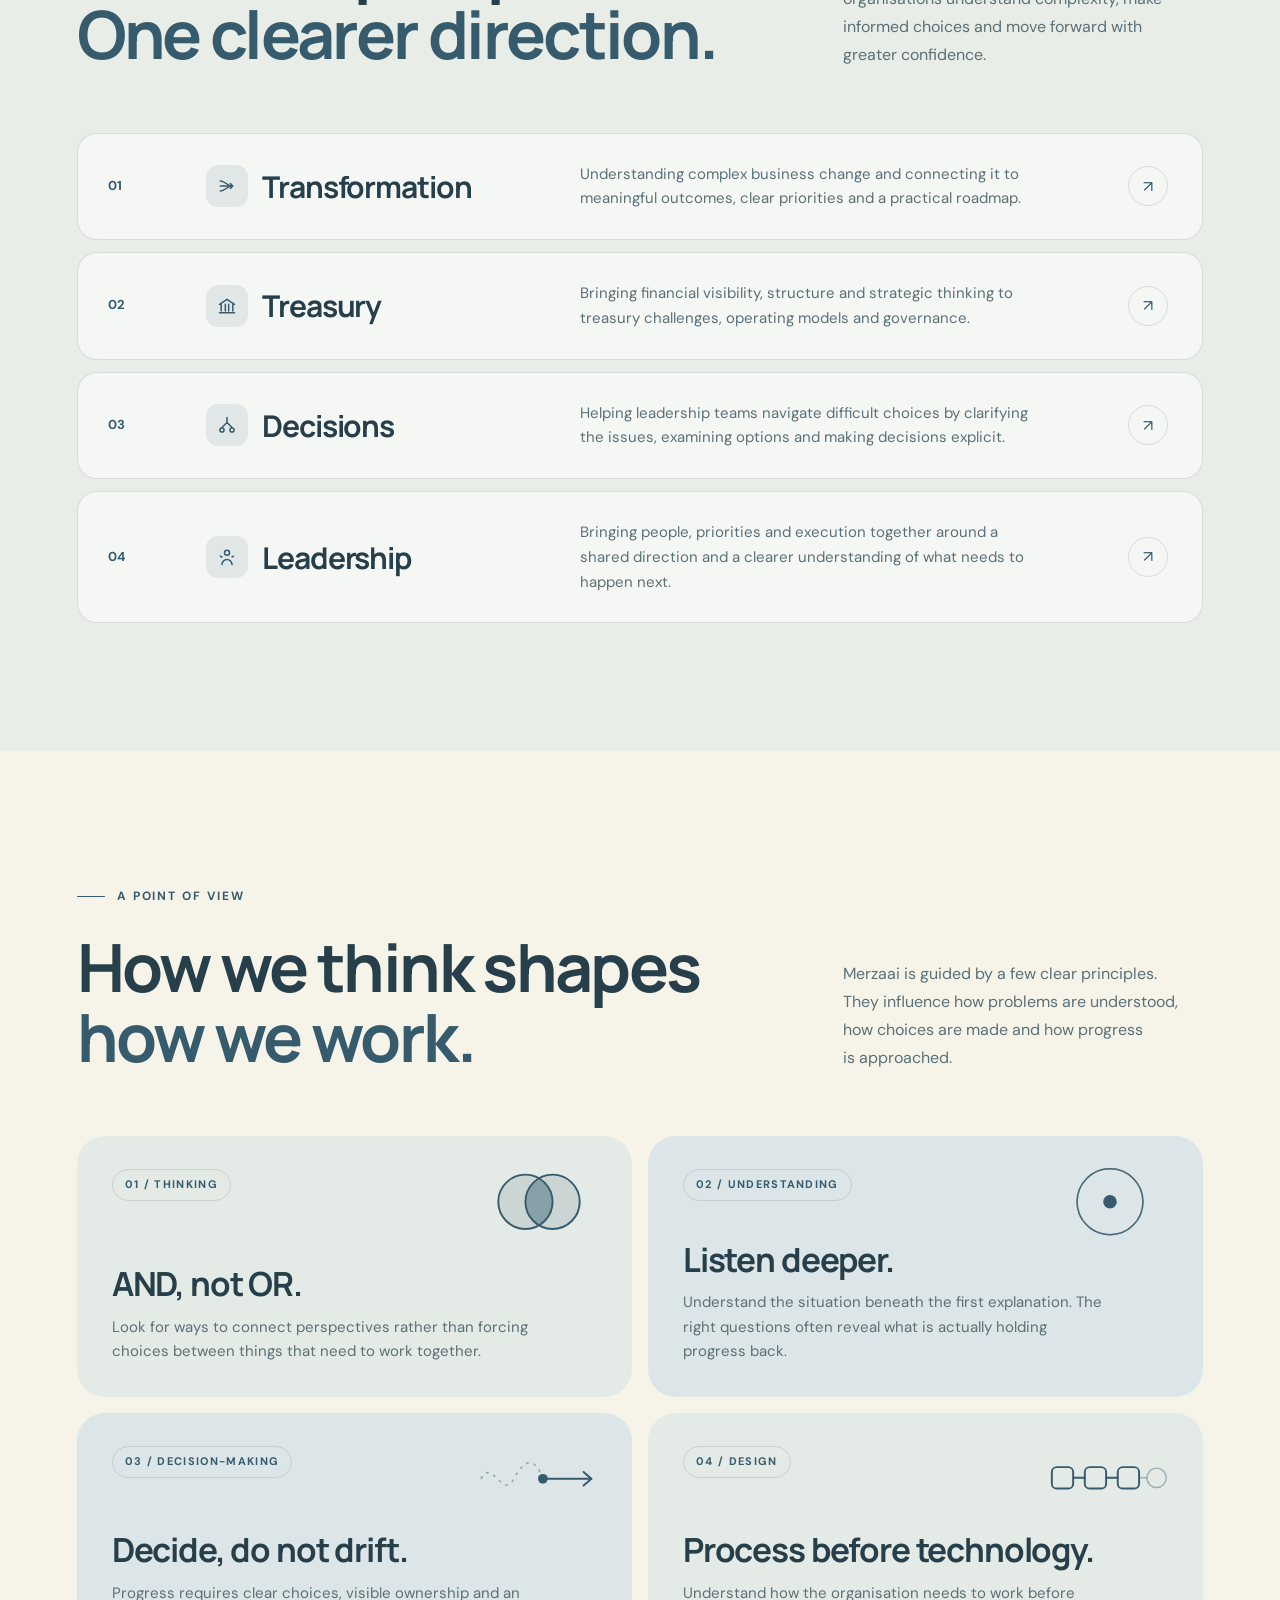
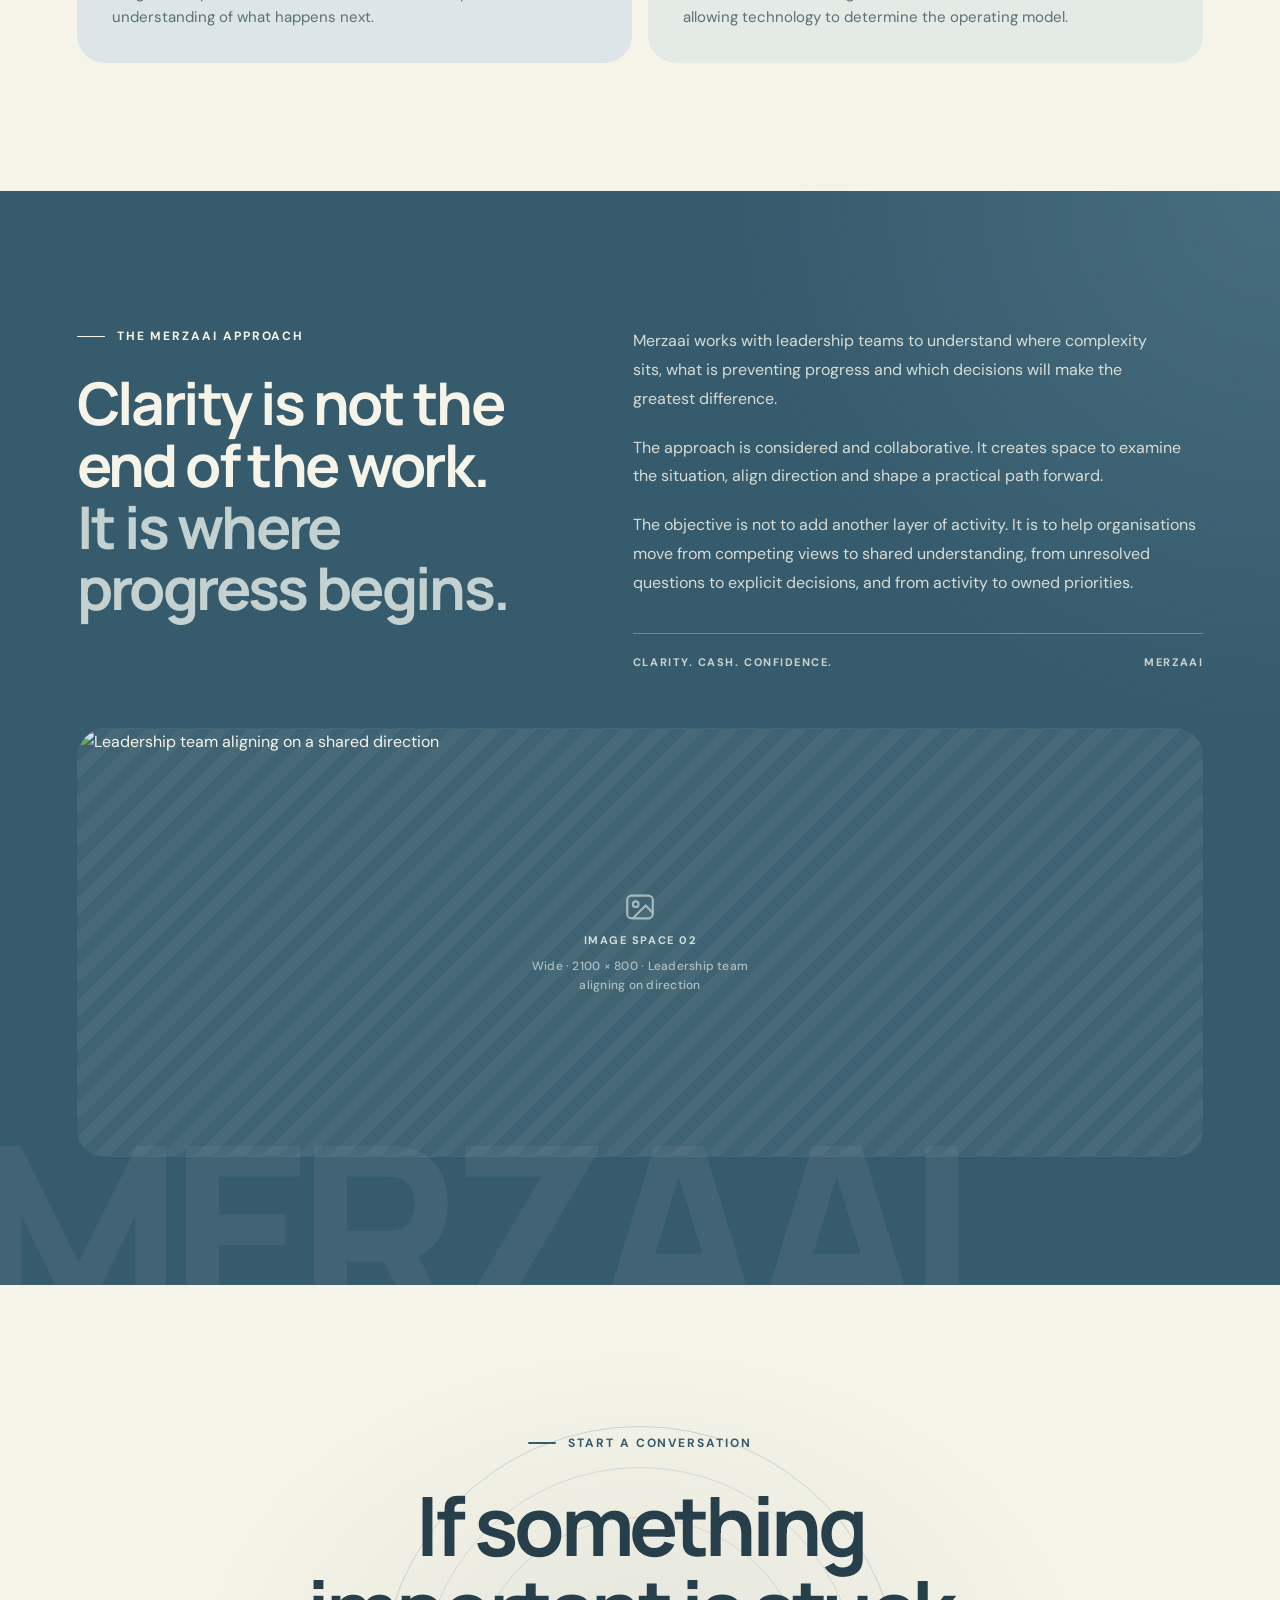
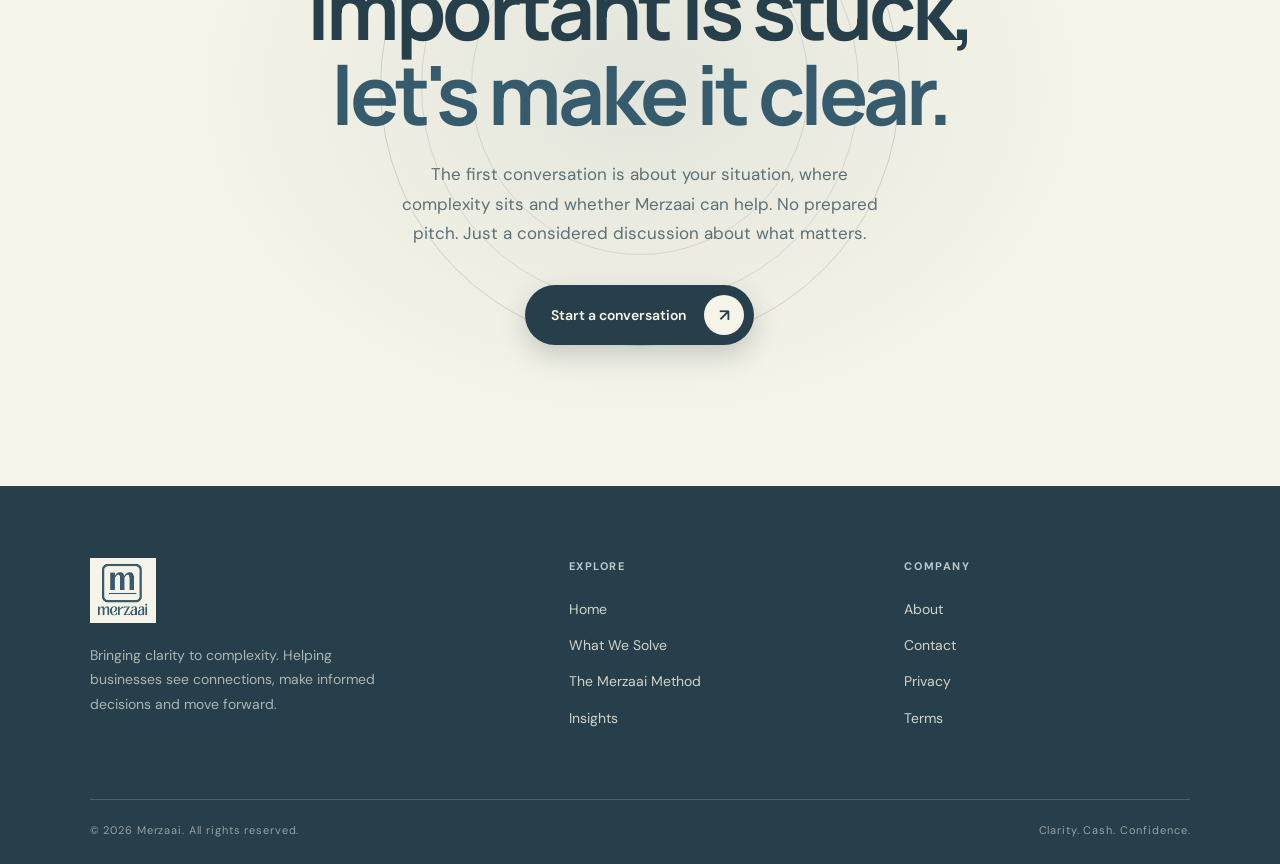
==== commit ad44eb4f: "Update Merzaai website" ====
--- a/about.html
+++ b/about.html
@@ -28,14 +28,38 @@
 
   <button class="menu-toggle" id="menuToggle" aria-label="Toggle navigation" aria-expanded="false">☰</button>
 
-        <nav class="nav" id="mainNav">
-    <a href="index.html">Home</a>
-    <a href="about.html">About</a>
-    <a href="what-we-solve.html">What We Solve</a>
-    <a href="the-psychology-of-transformation.html">Psychology</a>
-    <a href="the-merzaai-method.html">The Merzaai Method</a>
-    <a href="insights.html">Insights</a>
-    <a href="contact.html" class="nav-cta">Let's Talk ↗</a>
+        <link rel="stylesheet" href="styles/nav-dropdown.css">
+
+<nav class="nav" id="mainNav">
+  <a href="index.html">Home</a>
+  <a href="about.html">About</a>
+
+  <div class="nav-drop">
+    <a href="what-we-solve.html" class="nav-drop-toggle" aria-haspopup="true">
+      What We Solve <i class="fa-solid fa-chevron-down nav-caret" aria-hidden="true"></i>
+    </a>
+    <div class="nav-drop-menu">
+      <a href="transformation-clarity.html">
+        <span class="nav-drop-ico"><i class="fa-solid fa-compass" aria-hidden="true"></i></span>
+        <span>
+          <strong>Transformation Clarity</strong>
+          <small>When change is busy but stuck</small>
+        </span>
+      </a>
+      <a href="treasury-transformation.html">
+        <span class="nav-drop-ico"><i class="fa-solid fa-building-columns" aria-hidden="true"></i></span>
+        <span>
+          <strong>Treasury Transformation</strong>
+          <small>When the operating model needs to catch up</small>
+        </span>
+      </a>
+    </div>
+  </div>
+
+  <a href="the-psychology-of-transformation.html">Psychology</a>
+  <a href="the-merzaai-method.html">The Merzaai Method</a>
+  <a href="insights.html">Insights</a>
+  <a href="contact.html" class="nav-cta">Let's Talk ↗</a>
 </nav>
 </header>
 
--- a/styles/nav-dropdown.css
+++ b/styles/nav-dropdown.css
@@ -0,0 +1,136 @@
+@import url("https://cdnjs.cloudflare.com/ajax/libs/font-awesome/6.5.2/css/all.min.css");
+
+
+.nav-drop { position: relative; }
+
+.nav .nav-drop-toggle { display: inline-flex; align-items: center; gap: 6px; }
+.nav-caret { font-size: 9px; transition: transform .3s var(--ease); }
+.nav-drop:hover .nav-caret,
+.nav-drop:focus-within .nav-caret { transform: rotate(180deg); }
+
+/* keeps the menu open while the mouse moves down to it */
+.nav-drop::after {
+  content: ""; position: absolute; left: 0; right: 0; top: 100%; height: 14px;
+}
+
+.nav-drop-menu {
+  position: absolute; z-index: 120;
+  top: calc(100% + 12px); left: 50%;
+  width: 280px; padding: 6px;
+  background: #fff;
+  border: 1px solid var(--line);
+  border-radius: 16px;
+  box-shadow: 0 16px 40px rgba(38,63,74,.12);
+  opacity: 0; visibility: hidden;
+  transform: translate(-50%, 6px);
+  transition: opacity .2s, transform .25s var(--ease), visibility .2s;
+}
+.nav-drop:hover .nav-drop-menu,
+.nav-drop:focus-within .nav-drop-menu {
+  opacity: 1; visibility: visible;
+  transform: translate(-50%, 0);
+}
+
+.nav .nav-drop-menu a {
+  display: flex; align-items: center; gap: 12px;
+  padding: 10px 12px;
+  border-radius: 10px;
+  white-space: normal;
+  transition: background .2s;
+}
+.nav .nav-drop-menu a::after { display: none; }
+.nav .nav-drop-menu a:hover { background: var(--mist); }
+
+.nav-drop-ico {
+  flex: none;
+  width: 34px; height: 34px;
+  display: grid; place-items: center;
+  border-radius: 9px;
+  background: var(--mist);
+  color: var(--primary);
+  font-size: 14px;
+  transition: background .2s, color .2s;
+}
+.nav .nav-drop-menu a:hover .nav-drop-ico { background: var(--primary); color: #fff; }
+
+.nav-drop-menu strong {
+  display: block;
+  color: var(--third);
+  font: 600 14px/1.3 var(--serif);
+}
+.nav-drop-menu small {
+  display: block; margin-top: 2px;
+  color: var(--muted);
+  font-size: 12px; font-weight: 400; line-height: 1.4;
+}
+
+
+@media (max-width: 768px) {
+
+  .nav.open .nav-drop {
+    width: 100%;
+  }
+
+  /* Parent link */
+  .nav.open .nav-drop-toggle {
+    display: block;
+    width: 100%;
+  }
+
+  /* Hide dropdown arrow on mobile */
+  .nav.open .nav-caret {
+    display: none;
+  }
+
+  /* Always display submenu */
+  .nav.open .nav-drop-menu {
+    position: static;
+    width: 100%;
+    margin: 8px 0 12px 8px;
+    padding: 4px 0 4px 16px;
+
+    background: none;
+    border: none;
+    border-left: 2px solid var(--line);
+    border-radius: 0;
+    box-shadow: none;
+
+    opacity: 1;
+    visibility: visible;
+    transform: none;
+    max-height: none;
+    overflow: visible;
+  }
+
+  /* Subpage links */
+  .nav.open .nav-drop-menu a {
+    display: flex;
+    align-items: center;
+    gap: 10px;
+    padding: 9px 0;
+    background: none;
+  }
+
+  .nav.open .nav-drop-menu a:hover {
+    background: none;
+  }
+
+  /* Smaller icons */
+  .nav.open .nav-drop-ico {
+    width: 28px;
+    height: 28px;
+    font-size: 11px;
+  }
+
+  .nav.open .nav-drop-menu strong {
+    font-size: 13px;
+  }
+
+  .nav.open .nav-drop-menu small {
+    font-size: 11px;
+  }
+
+  .nav.open .nav-drop::after {
+    display: none;
+  }
+}
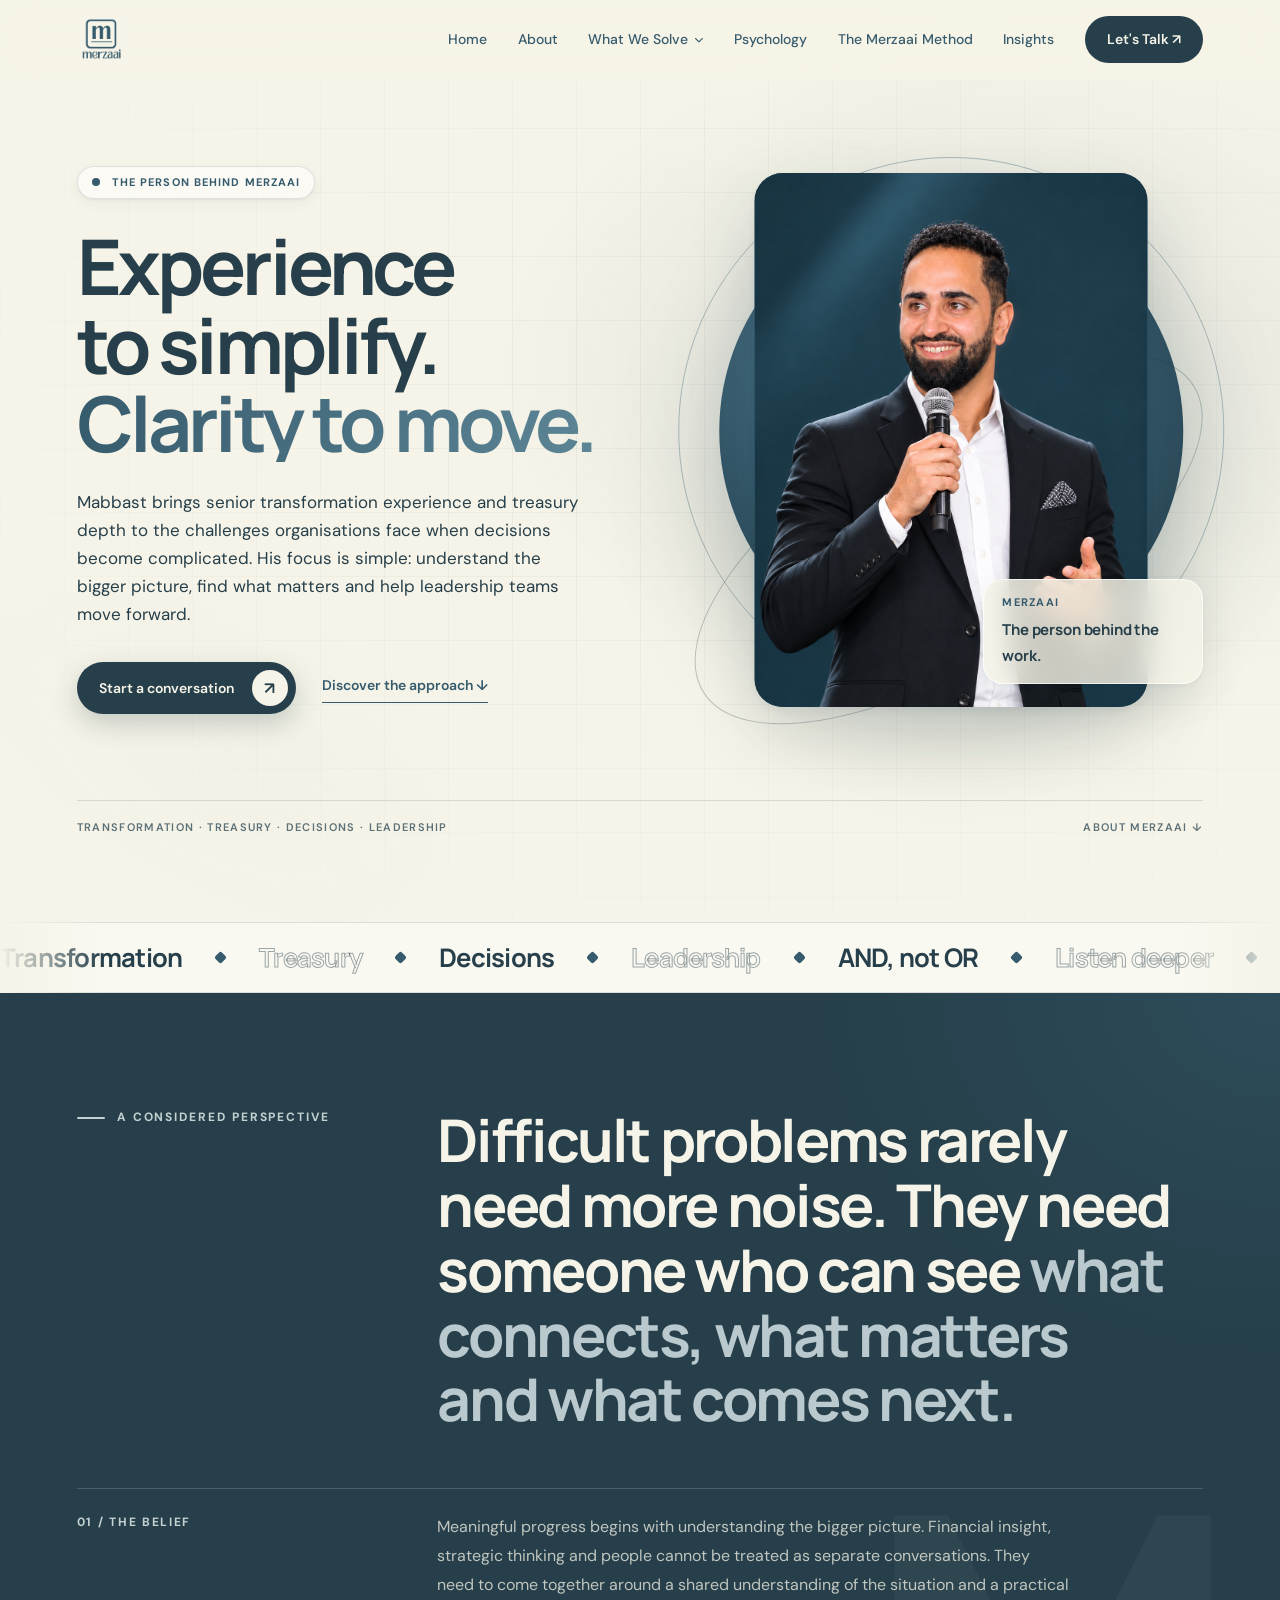
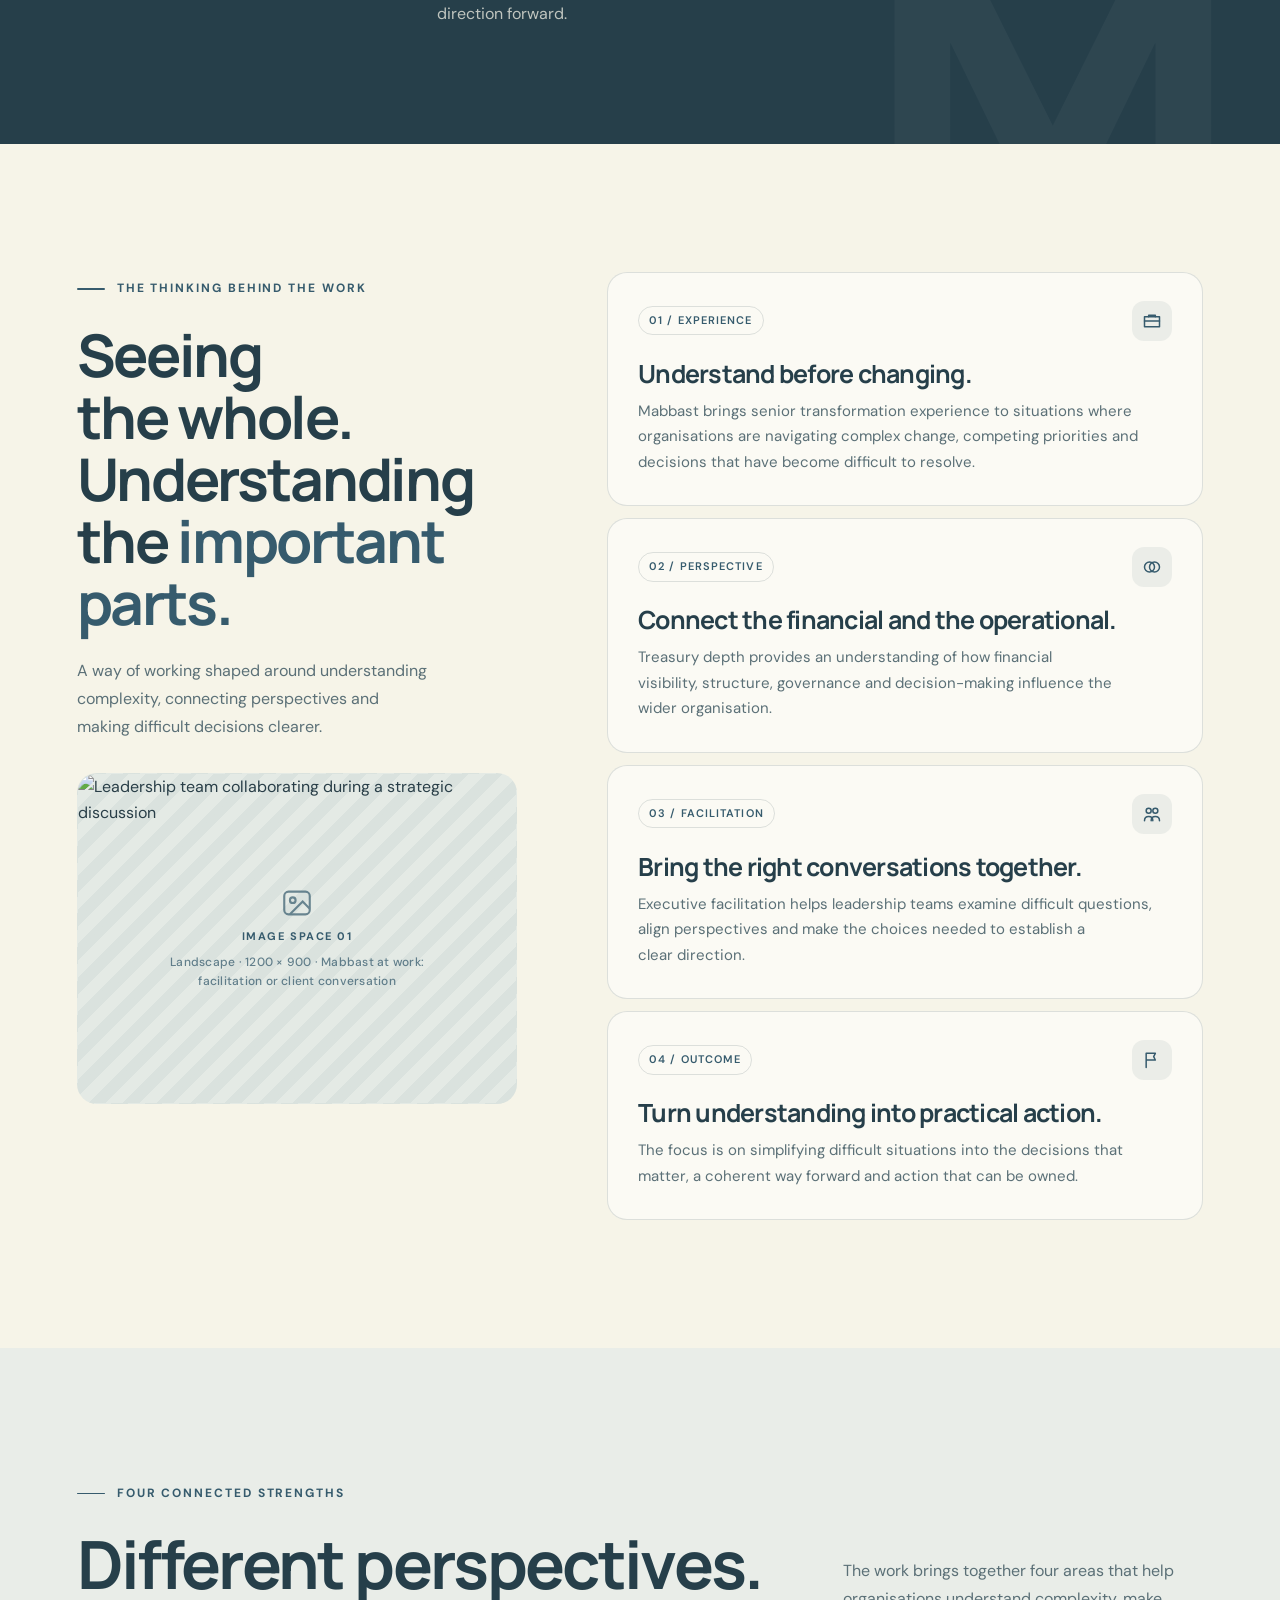
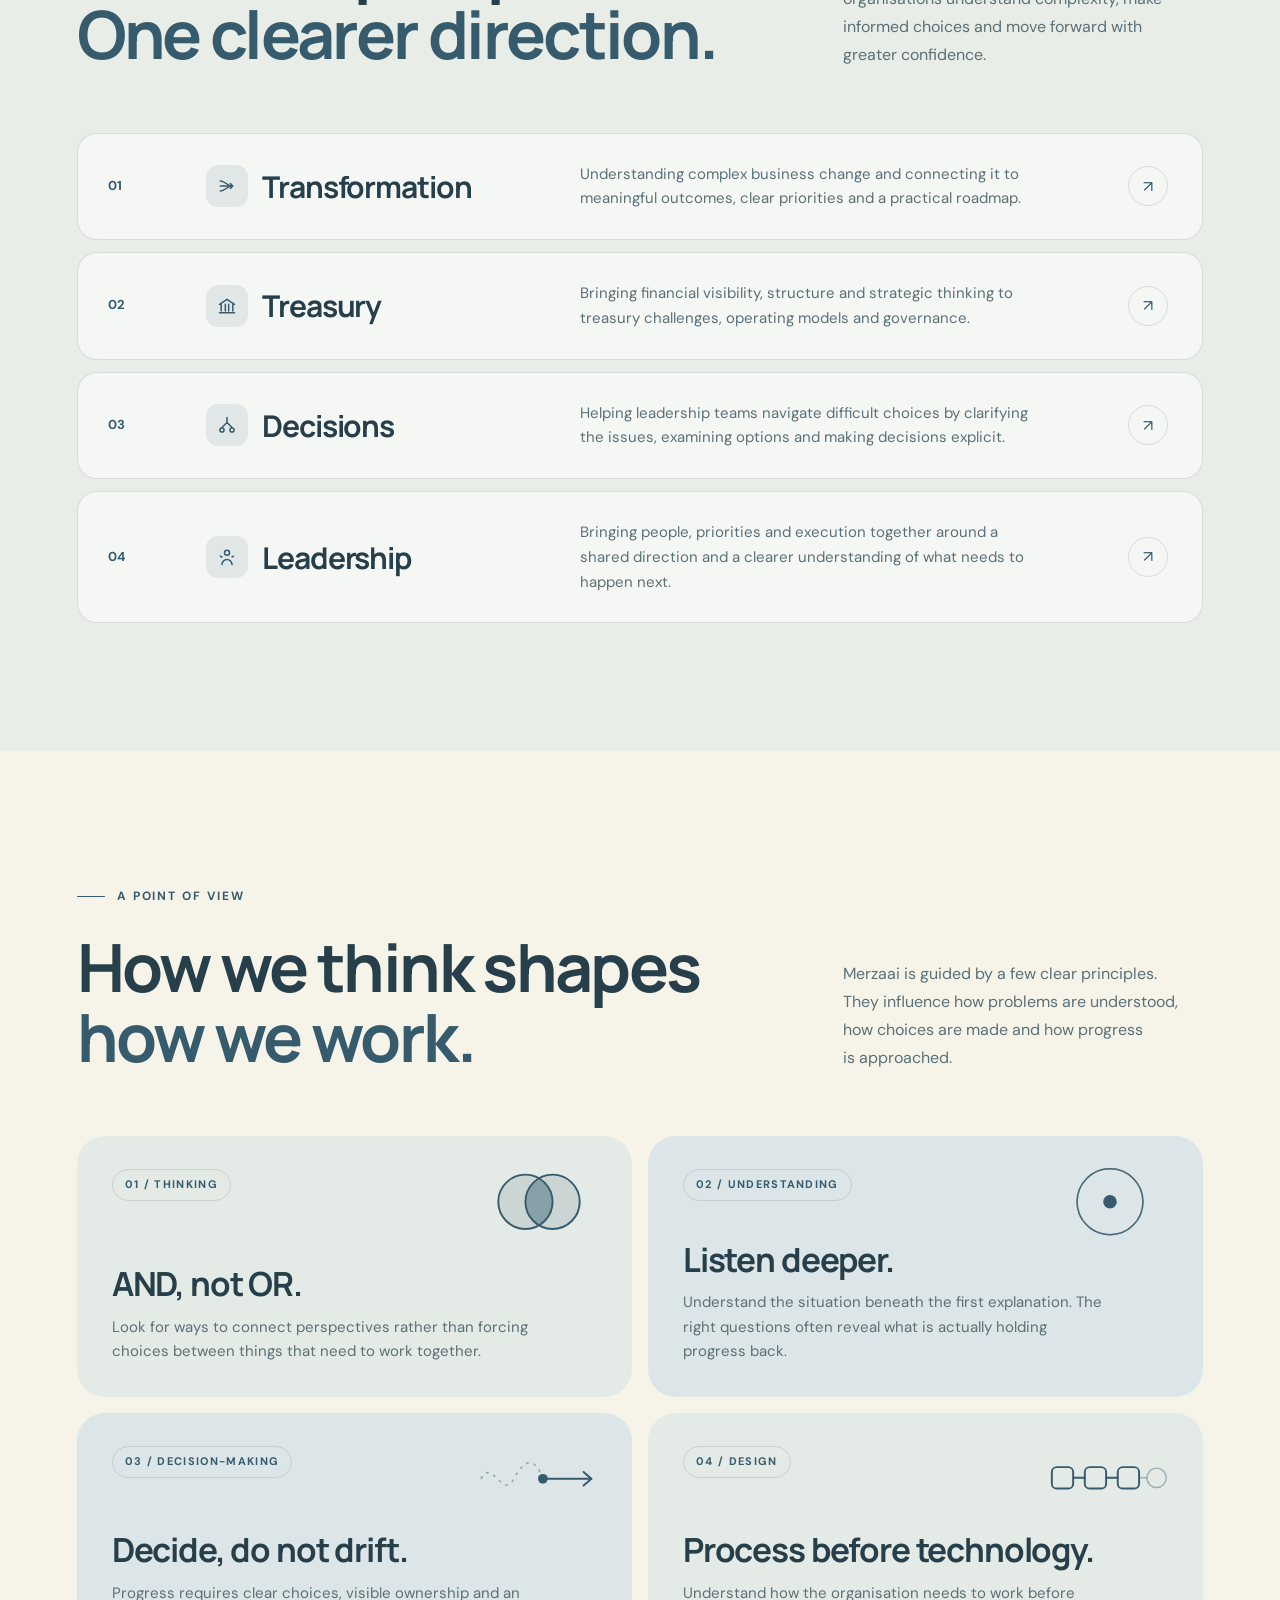
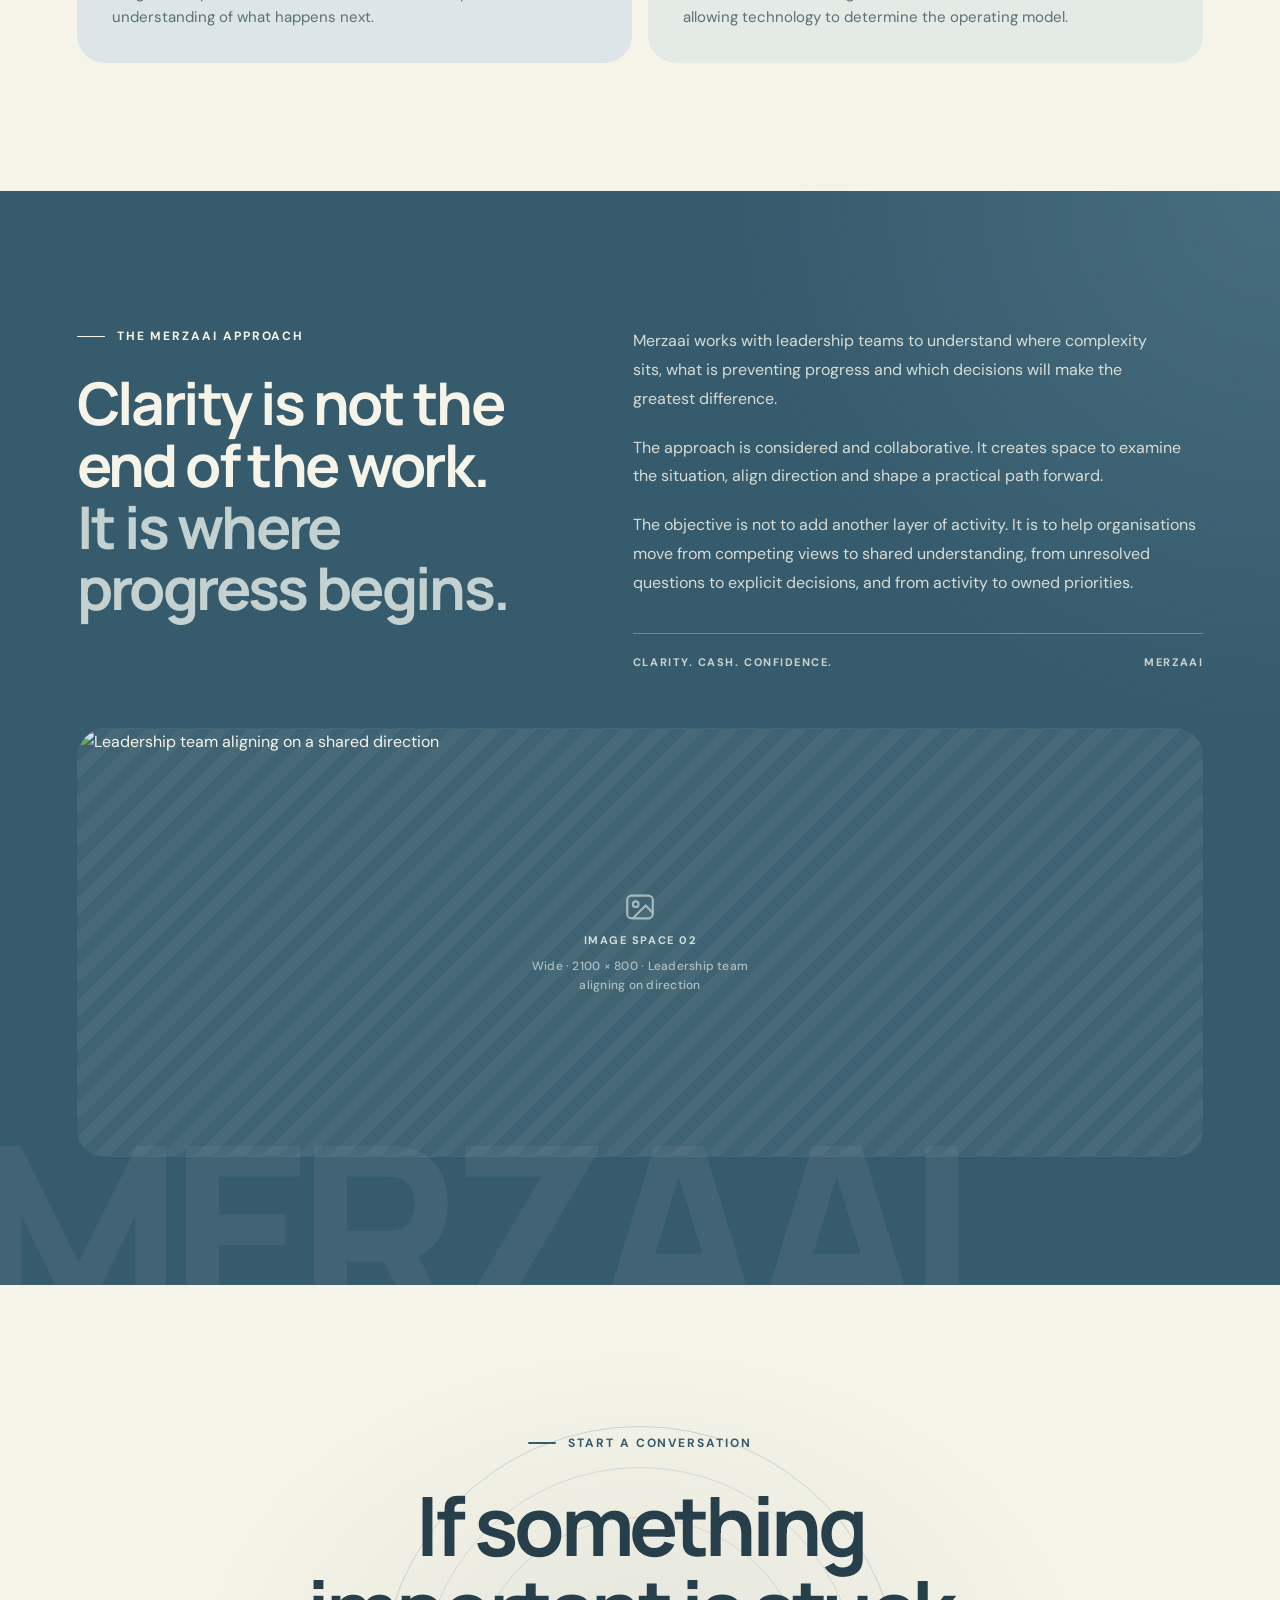
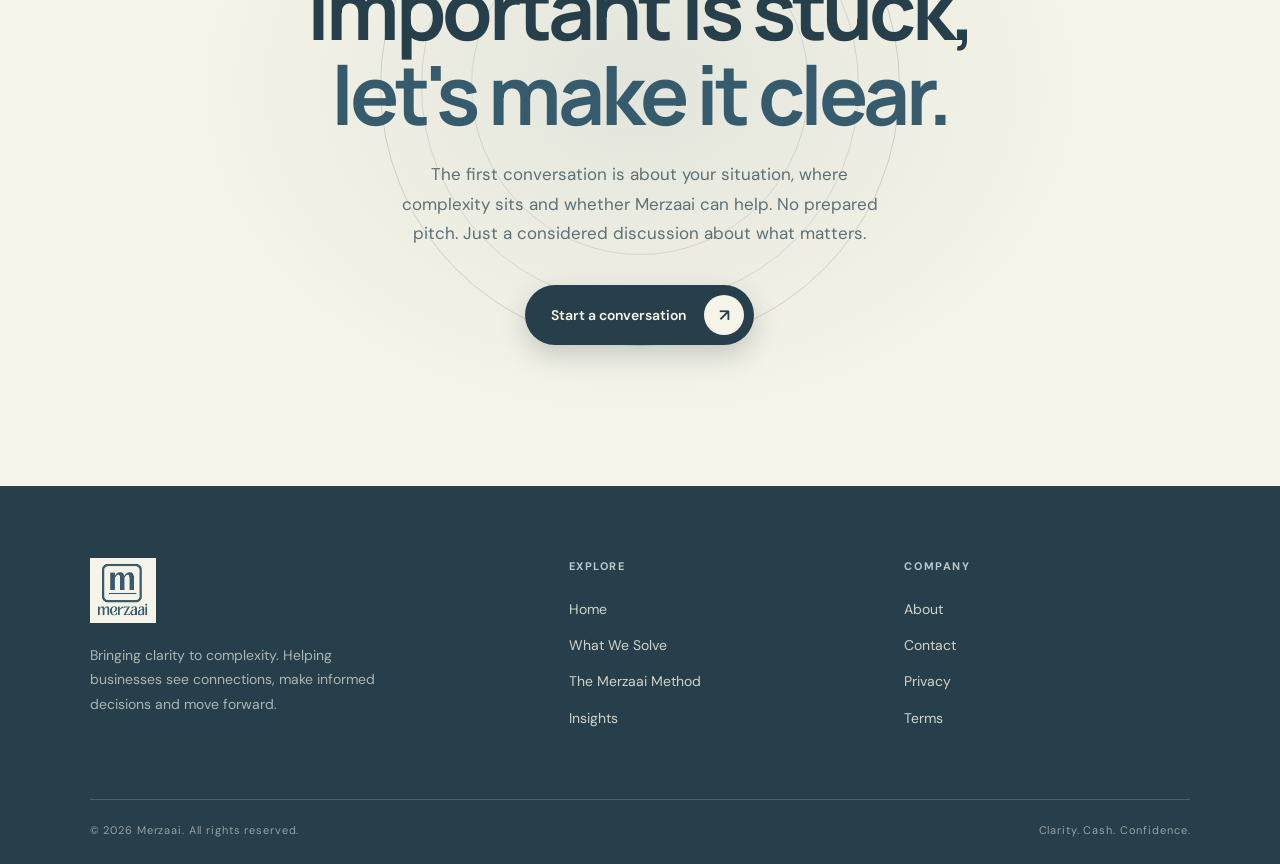
==== commit 31927ad1: "Update Merzaai website" ====
--- a/about.html
+++ b/about.html
@@ -22,7 +22,7 @@
 <div class="progress" id="progress"></div>
 
 <header class="header" id="header">
-  <a href="index.html" class="logo" aria-label="Merzaai home">
+  <a href="/" class="logo" aria-label="Merzaai home">
     <img src="logo2.png" alt="Merzaai">
   </a>
 
@@ -31,22 +31,22 @@
         <link rel="stylesheet" href="styles/nav-dropdown.css">
 
 <nav class="nav" id="mainNav">
-  <a href="index.html">Home</a>
-  <a href="about.html">About</a>
+  <a href="/">Home</a>
+  <a href="about">About</a>
 
   <div class="nav-drop">
-    <a href="what-we-solve.html" class="nav-drop-toggle" aria-haspopup="true">
+    <a href="what-we-solve" class="nav-drop-toggle" aria-haspopup="true">
       What We Solve <i class="fa-solid fa-chevron-down nav-caret" aria-hidden="true"></i>
     </a>
     <div class="nav-drop-menu">
-      <a href="transformation-clarity.html">
+      <a href="transformation-clarity">
         <span class="nav-drop-ico"><i class="fa-solid fa-compass" aria-hidden="true"></i></span>
         <span>
           <strong>Transformation Clarity</strong>
           <small>When change is busy but stuck</small>
         </span>
       </a>
-      <a href="treasury-transformation.html">
+      <a href="treasury-transformation">
         <span class="nav-drop-ico"><i class="fa-solid fa-building-columns" aria-hidden="true"></i></span>
         <span>
           <strong>Treasury Transformation</strong>
@@ -56,10 +56,10 @@
     </div>
   </div>
 
-  <a href="the-psychology-of-transformation.html">Psychology</a>
-  <a href="the-merzaai-method.html">The Merzaai Method</a>
-  <a href="insights.html">Insights</a>
-  <a href="contact.html" class="nav-cta">Let's Talk ↗</a>
+  <a href="the-psychology-of-transformation">Psychology</a>
+  <a href="the-merzaai-method">The Merzaai Method</a>
+  <a href="insights">Insights</a>
+  <a href="contact" class="nav-cta">Let's Talk ↗</a>
 </nav>
 </header>
 
@@ -88,7 +88,7 @@
           </p>
 
           <div class="hero-actions">
-            <a href="contact.html" class="primary-button">
+            <a href="contact" class="primary-button">
               Start a conversation <span>↗</span>
             </a>
             <a href="#approach" class="secondary-link">Discover the approach ↓</a>
@@ -477,7 +477,7 @@
           pitch. Just a considered discussion about what matters.
         </p>
 
-        <a href="contact.html" class="cta-button">
+        <a href="contact" class="cta-button">
           Start a conversation <span>↗</span>
         </a>
       </div>
@@ -493,7 +493,7 @@
   <div class="footer-main">
 
     <div class="footer-brand">
-      <a href="index.html" aria-label="Merzaai home">
+      <a href="/" aria-label="Merzaai home">
         <img src="logo2.png" alt="Merzaai">
       </a>
 
@@ -505,18 +505,18 @@
 
     <div class="footer-column">
       <h4>Explore</h4>
-      <a href="index.html">Home</a>
-      <a href="what-we-solve.html">What We Solve</a>
-      <a href="the-merzaai-method.html">The Merzaai Method</a>
-      <a href="insights.html">Insights</a>
+      <a href="/">Home</a>
+      <a href="what-we-solve">What We Solve</a>
+      <a href="the-merzaai-method">The Merzaai Method</a>
+      <a href="insights">Insights</a>
     </div>
 
     <div class="footer-column">
       <h4>Company</h4>
-      <a href="about.html">About</a>
-      <a href="contact.html">Contact</a>
-      <a href="privacy-policy.html">Privacy</a>
-      <a href="terms.html">Terms</a>
+      <a href="about">About</a>
+      <a href="contact">Contact</a>
+      <a href="privacy-policy">Privacy</a>
+      <a href="terms">Terms</a>
     </div>
 
   </div>
